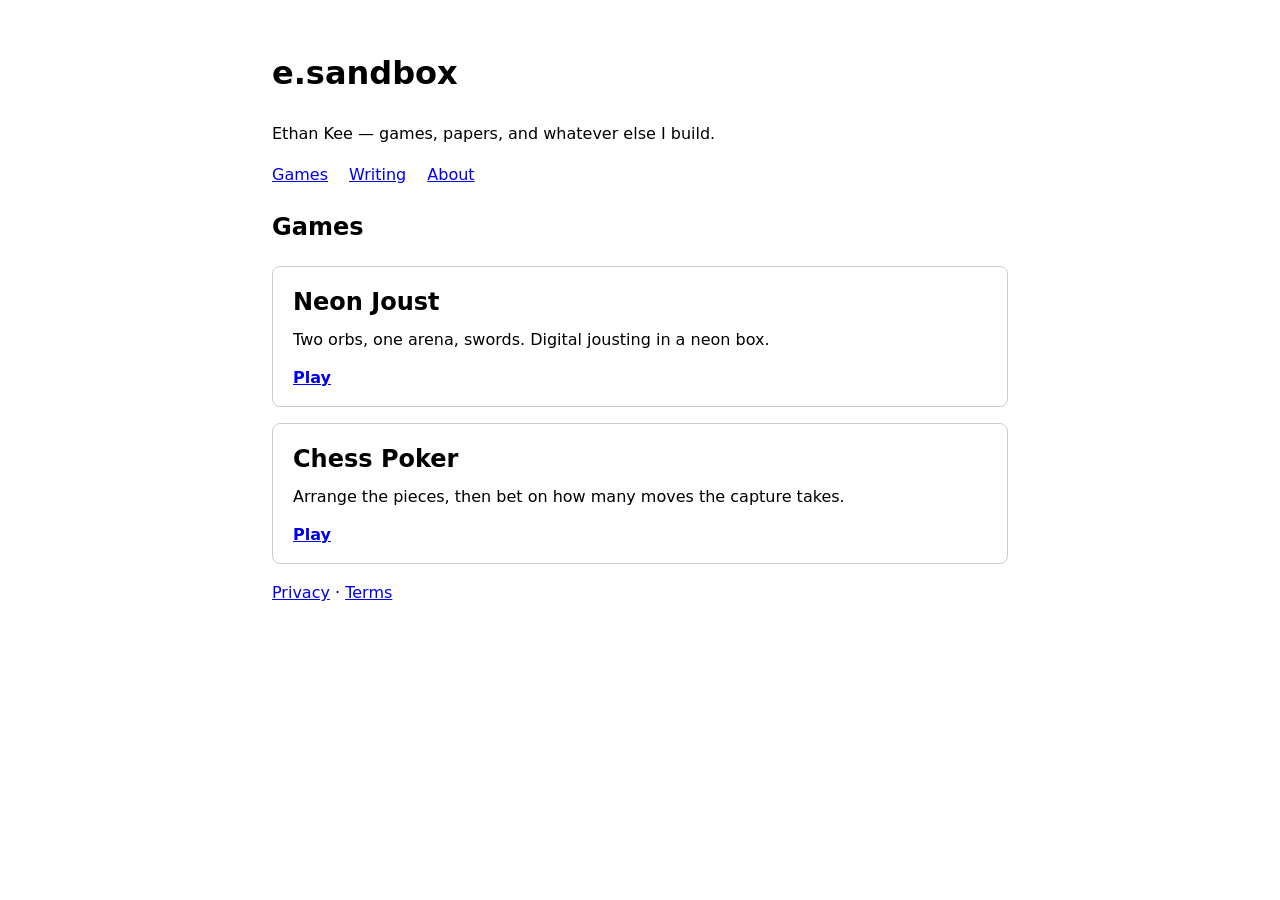
==== index.html @ 6b5d9bcd "Add esandbox hub skeleton (structure only; styling to come)" ====
<!DOCTYPE html>
<html lang="en">
<head>
<meta charset="utf-8">
<meta name="viewport" content="width=device-width, initial-scale=1">
<title>e.sandbox</title>
<!--
  STRUCTURE ONLY. Deliberately unstyled - the look is Sir's to design.
  This file exists to fix the INFORMATION ARCHITECTURE, not the visuals.

  Routes:
    /                      this hub
    /games/neon-joust/     Neon Joust
    /games/chess-poker/    Chess Poker
    /writing/              papers + blog (later)
    /about/                about (later)

  Later, when the game API exists, each game card can show live stats
  (games played, top Elo) pulled from the Worker + D1 backend.
-->
<style>
  /* Minimal, non-design scaffolding so the page is readable without a stylesheet.
     Replace this entirely. */
  body { font-family: system-ui, sans-serif; max-width: 46rem; margin: 3rem auto; padding: 0 1.25rem; line-height: 1.6; }
  .card { border: 1px solid #ccc; border-radius: 8px; padding: 1rem 1.25rem; margin-bottom: 1rem; }
  .card h2 { margin: 0 0 .35rem; }
  .card p { margin: 0 0 .75rem; }
  .card a { font-weight: 600; }
  nav a { margin-right: 1rem; }
</style>
</head>
<body>

<header>
  <h1>e.sandbox</h1>
  <p>Ethan Kee — games, papers, and whatever else I build.</p>
  <nav>
    <a href="/games/">Games</a>
    <a href="/writing/">Writing</a>
    <a href="/about/">About</a>
  </nav>
</header>

<main>
  <h2>Games</h2>

  <section class="card">
    <h2>Neon Joust</h2>
    <p>Two orbs, one arena, swords. Digital jousting in a neon box.</p>
    <a href="/games/neon-joust/">Play</a>
  </section>

  <section class="card">
    <h2>Chess Poker</h2>
    <p>Arrange the pieces, then bet on how many moves the capture takes.</p>
    <a href="/games/chess-poker/">Play</a>
  </section>
</main>

<footer>
  <p><a href="/privacy/">Privacy</a> · <a href="/terms/">Terms</a></p>
</footer>

</body>
</html>
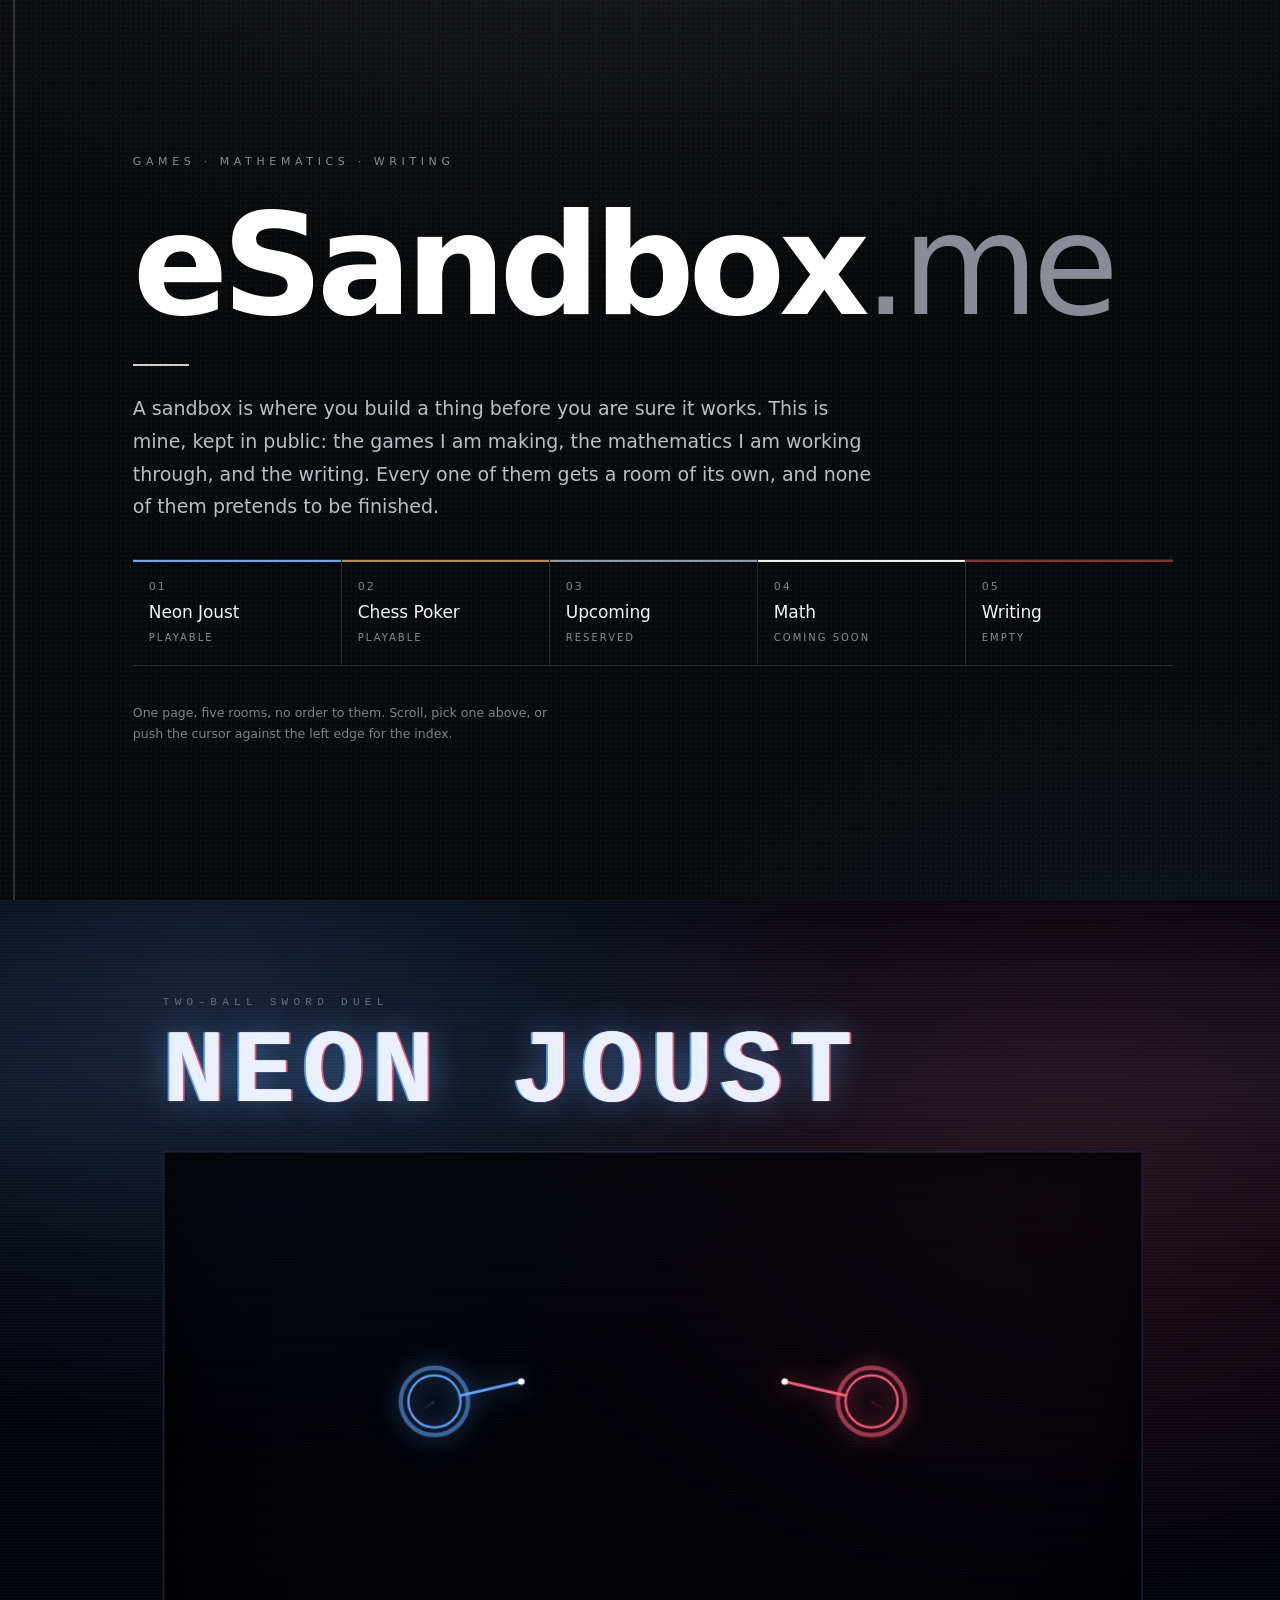
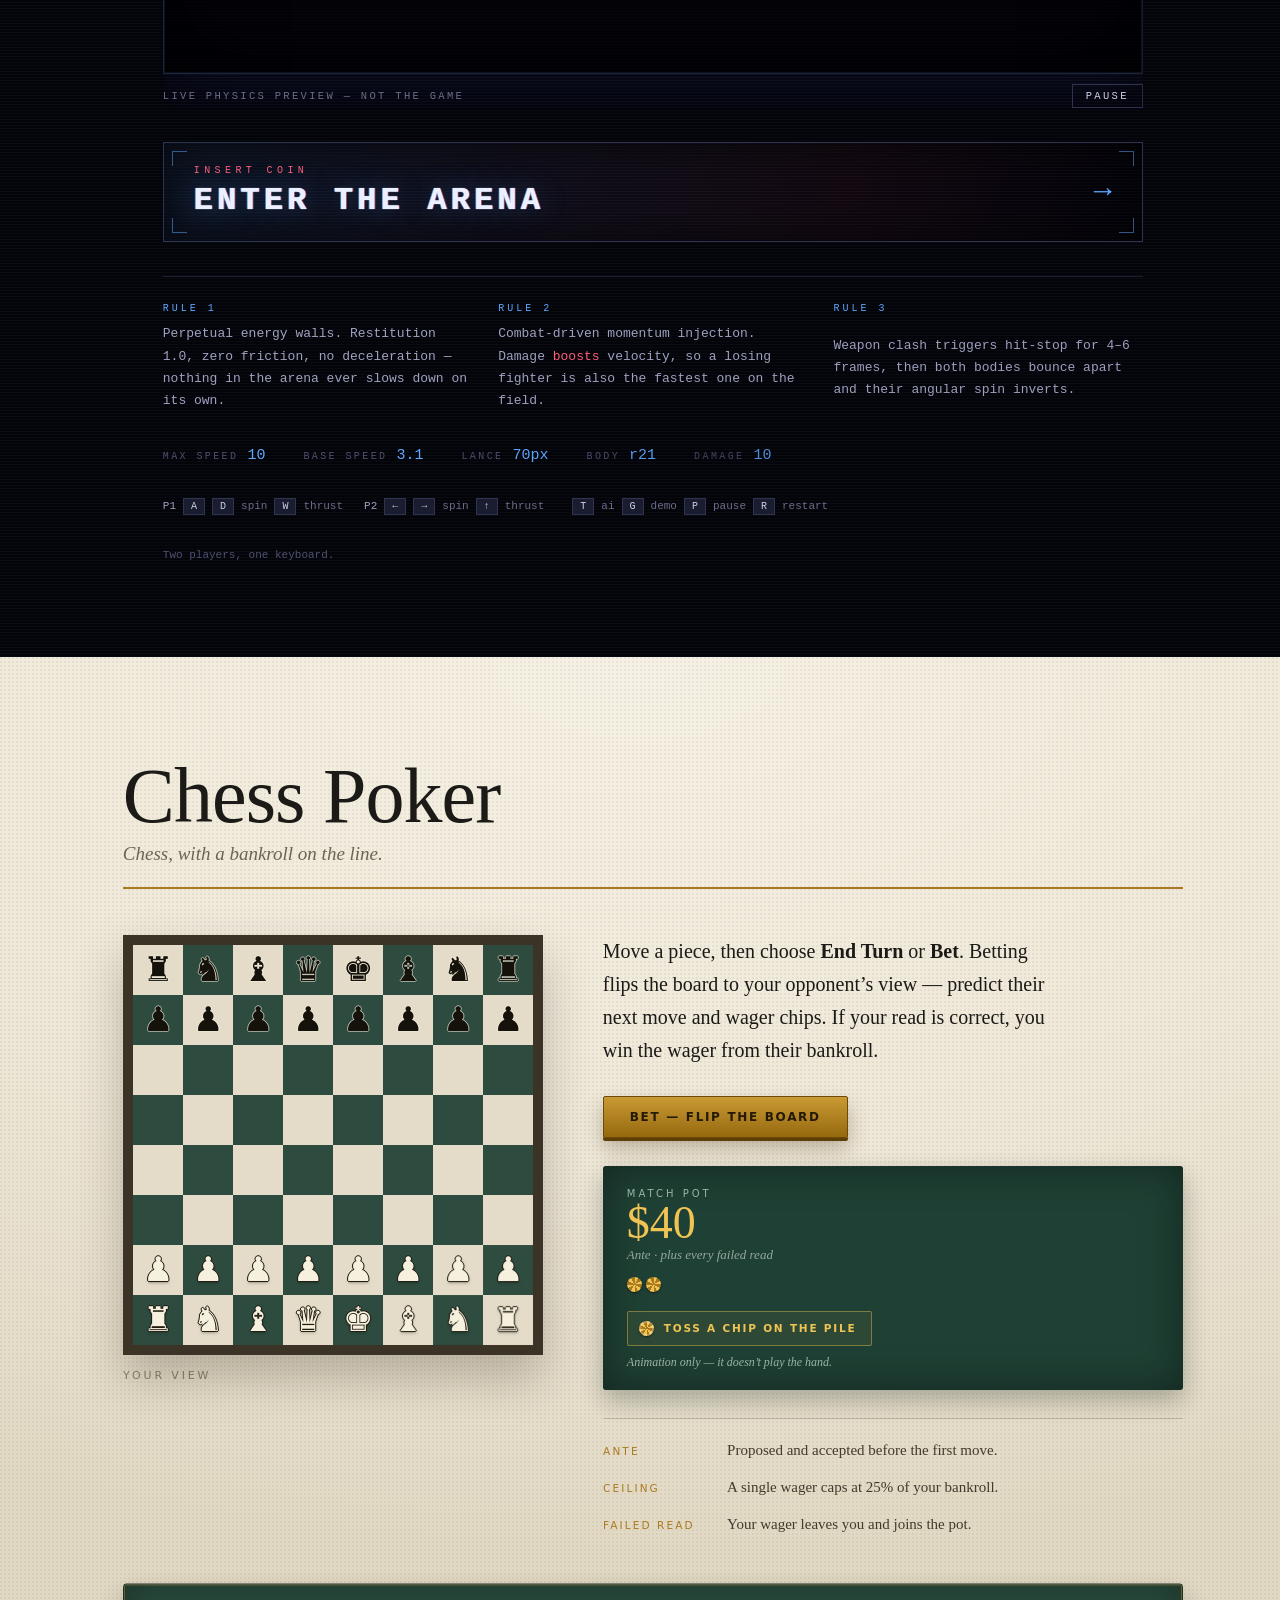
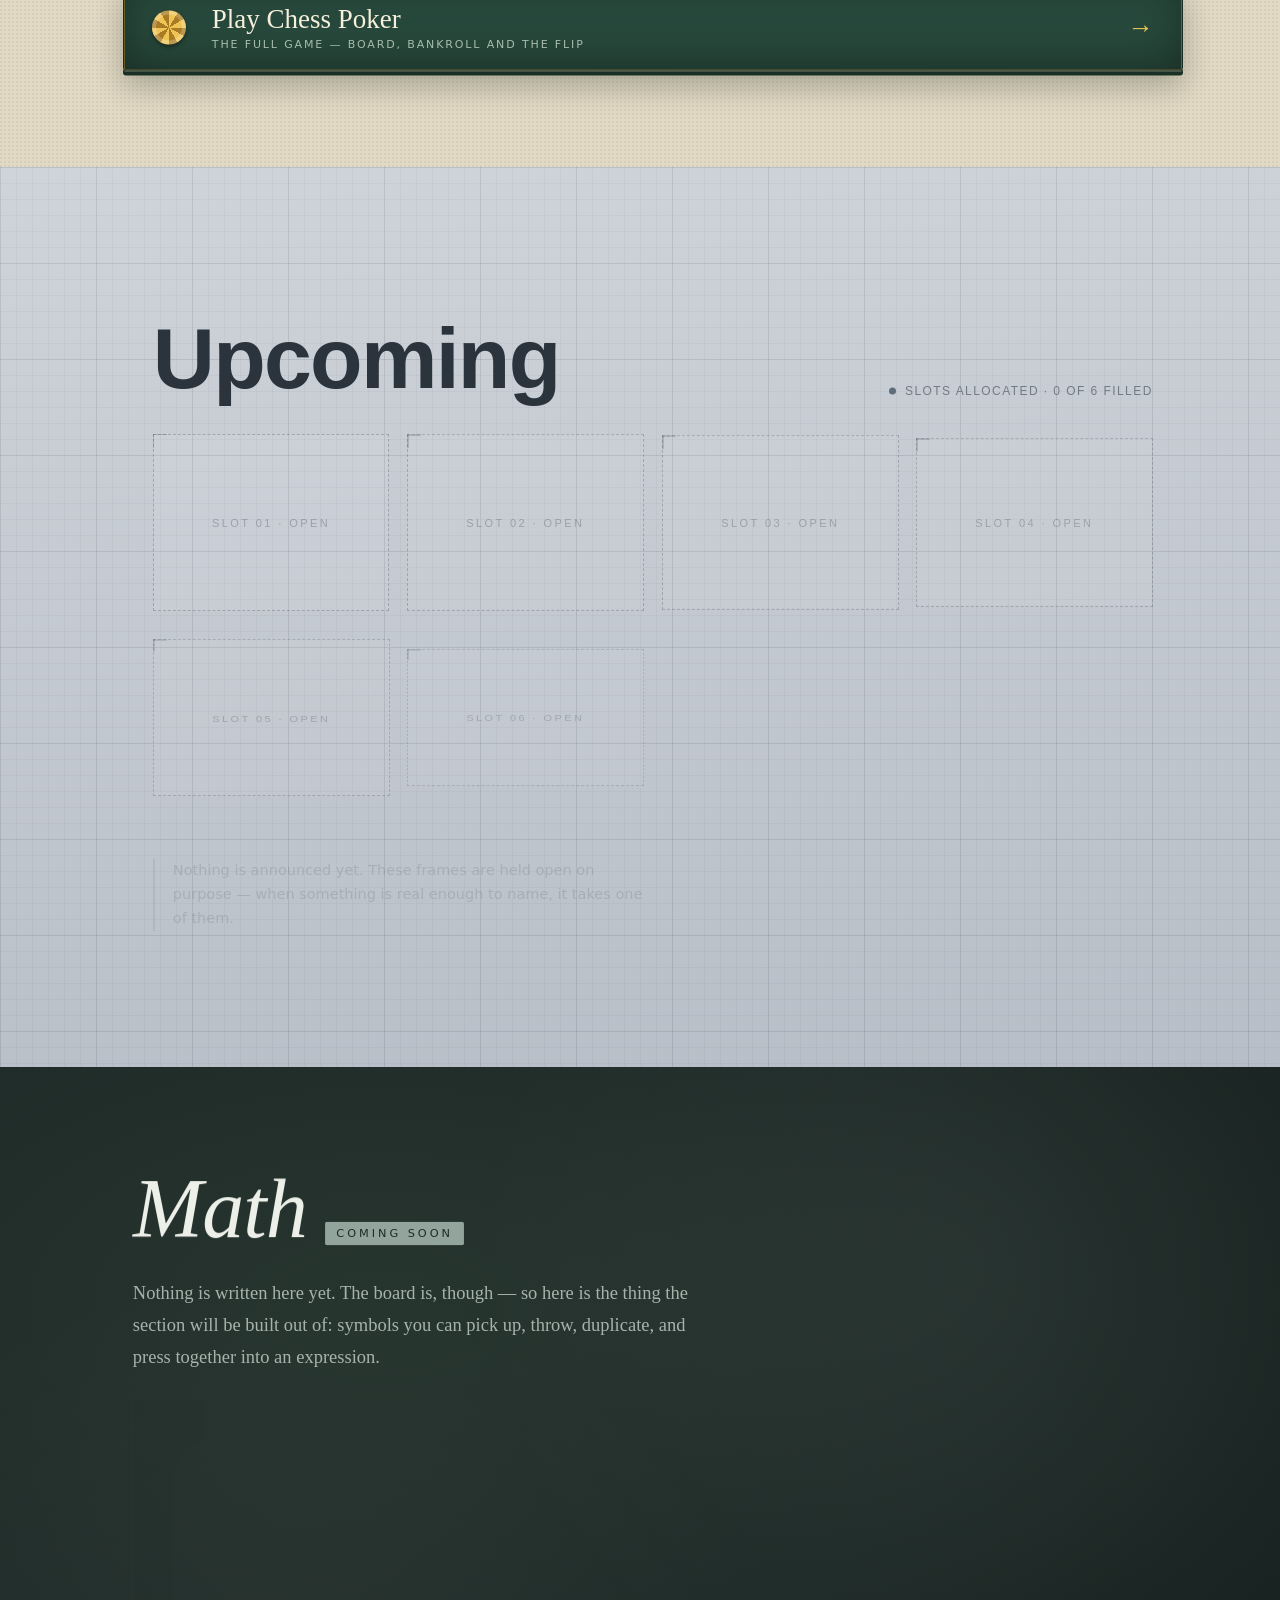
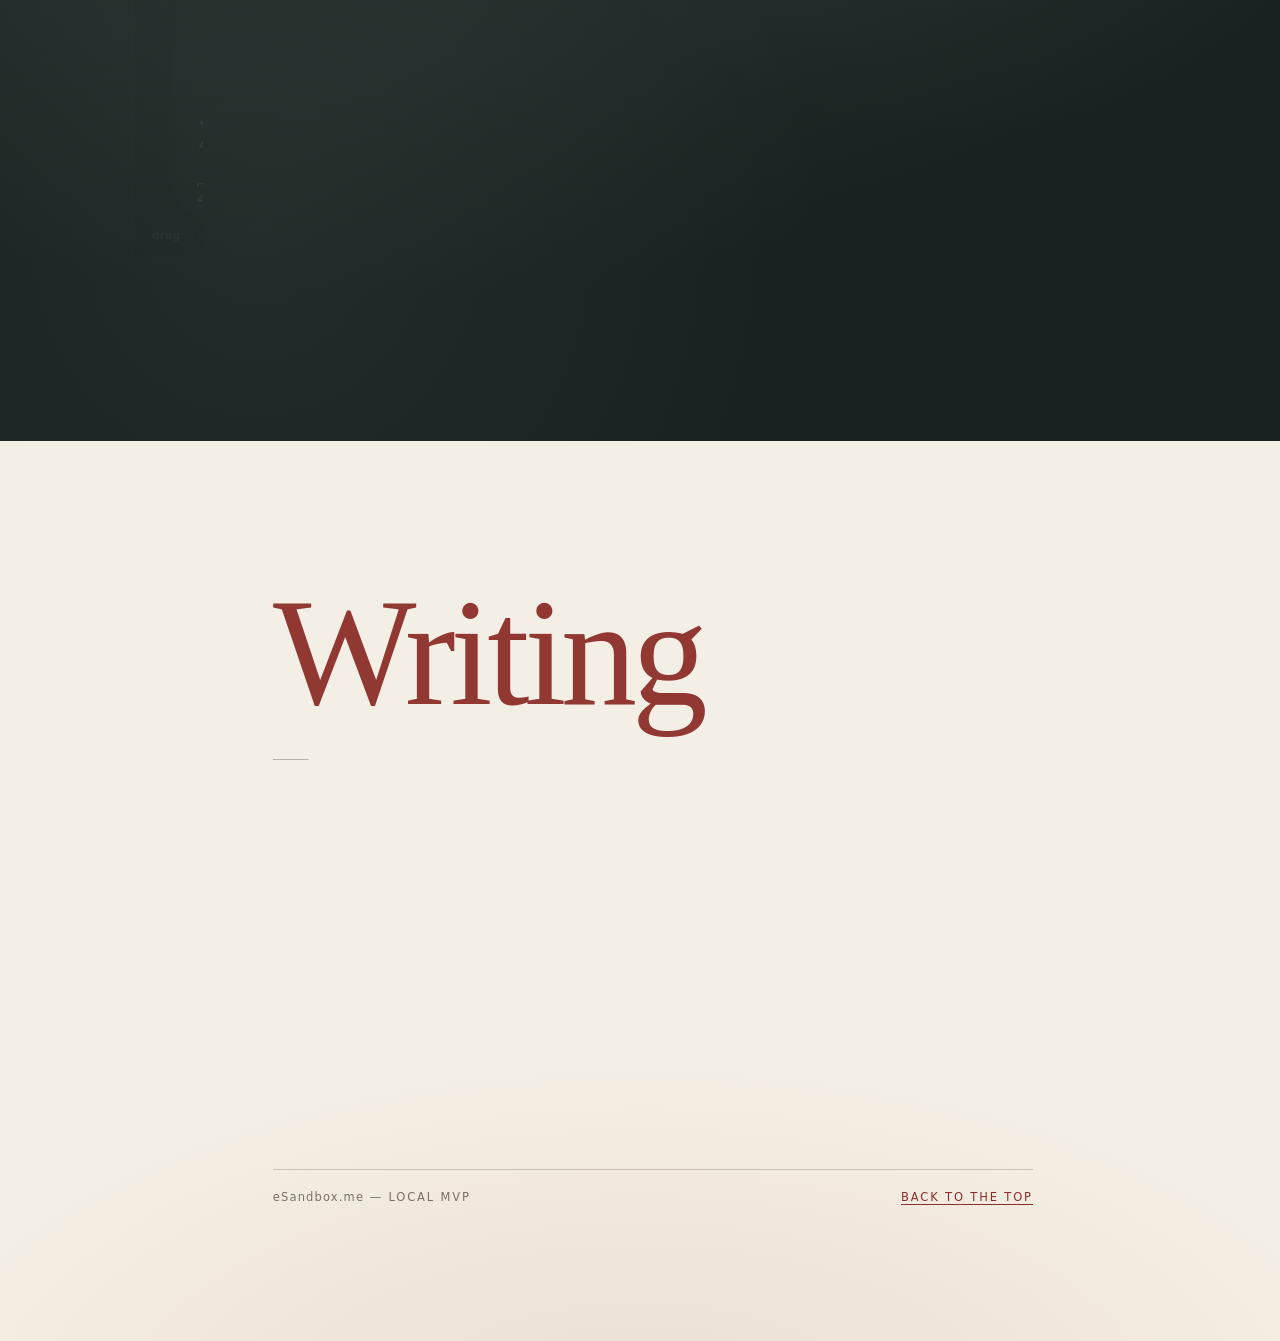
==== commit e4f39c8b: "Stage animated esandbox hub UI (ui-swap) Replace the placeholder root hub with the animated single-p" ====
--- a/index.html
+++ b/index.html
@@ -3,63 +3,319 @@
 <head>
 <meta charset="utf-8">
 <meta name="viewport" content="width=device-width, initial-scale=1">
-<title>e.sandbox</title>
-<!--
-  STRUCTURE ONLY. Deliberately unstyled - the look is Sir's to design.
-  This file exists to fix the INFORMATION ARCHITECTURE, not the visuals.
-
-  Routes:
-    /                      this hub
-    /games/neon-joust/     Neon Joust
-    /games/chess-poker/    Chess Poker
-    /writing/              papers + blog (later)
-    /about/                about (later)
-
-  Later, when the game API exists, each game card can show live stats
-  (games played, top Elo) pulled from the Worker + D1 backend.
--->
-<style>
-  /* Minimal, non-design scaffolding so the page is readable without a stylesheet.
-     Replace this entirely. */
-  body { font-family: system-ui, sans-serif; max-width: 46rem; margin: 3rem auto; padding: 0 1.25rem; line-height: 1.6; }
-  .card { border: 1px solid #ccc; border-radius: 8px; padding: 1rem 1.25rem; margin-bottom: 1rem; }
-  .card h2 { margin: 0 0 .35rem; }
-  .card p { margin: 0 0 .75rem; }
-  .card a { font-weight: 600; }
-  nav a { margin-right: 1rem; }
-</style>
+<title>eSandbox.me</title>
+<meta name="description" content="eSandbox.me — a sandbox of games, mathematics and writing, built in the open.">
+<link rel="stylesheet" href="css/base.css">
+<link rel="stylesheet" href="css/sections.css">
 </head>
 <body>
 
-<header>
-  <h1>e.sandbox</h1>
-  <p>Ethan Kee — games, papers, and whatever else I build.</p>
-  <nav>
-    <a href="/games/">Games</a>
-    <a href="/writing/">Writing</a>
-    <a href="/about/">About</a>
-  </nav>
-</header>
+<a class="skip" href="#joust">Skip to the first section</a>
+
+<!-- ─────────────────────────────  LEFT-EDGE INDEX  ───────────────────────────── -->
+<nav id="rail" aria-label="Section index">
+  <div class="rail-hit" aria-hidden="true"></div>
+  <div class="rail-spine" aria-hidden="true">
+    <div class="rail-progress"></div>
+  </div>
+  <div class="rail-panel">
+    <p class="rail-title">eSandbox.me</p>
+    <ul class="rail-list">
+      <li style="--i:0"><a href="#top"      data-rail="top"><i style="--sw:#f2f3f5"></i><b>00</b> Title card</a></li>
+      <li style="--i:1"><a href="#joust"    data-rail="joust"><i style="--sw:#5fa8ff"></i><b>01</b> Neon Joust</a></li>
+      <li style="--i:2"><a href="#cp"       data-rail="cp"><i style="--sw:#c08a2e"></i><b>02</b> Chess Poker</a></li>
+      <li style="--i:3"><a href="#upcoming" data-rail="upcoming"><i style="--sw:#8b98a8"></i><b>03</b> Upcoming</a></li>
+      <li style="--i:4"><a href="#math"     data-rail="math"><i style="--sw:#eef1ea"></i><b>04</b> Math</a></li>
+      <li style="--i:5"><a href="#writing"  data-rail="writing"><i style="--sw:#8c2f2a"></i><b>05</b> Writing</a></li>
+    </ul>
+    <p class="rail-foot">Jump anywhere. Nothing here needs to be read in order.</p>
+  </div>
+</nav>
 
 <main>
-  <h2>Games</h2>
-
-  <section class="card">
-    <h2>Neon Joust</h2>
-    <p>Two orbs, one arena, swords. Digital jousting in a neon box.</p>
-    <a href="/games/neon-joust/">Play</a>
-  </section>
-
-  <section class="card">
-    <h2>Chess Poker</h2>
-    <p>Arrange the pieces, then bet on how many moves the capture takes.</p>
-    <a href="/games/chess-poker/">Play</a>
-  </section>
+
+<!-- ═══════════════════════════  00 · TITLE CARD  ═══════════════════════════
+     The one room with no aesthetic of its own, and the only one that is
+     entirely still: no entrance, no idle loop, no scroll-linked drift. Its
+     whole job is to say what the site is and list what is in it.
+
+     The name is case-sensitive — eSandbox.me — so nothing here may apply
+     text-transform to it. See css/sections.css, block 00. -->
+<section id="top" class="sec sec-hero" data-sec="top">
+  <div class="he-field" aria-hidden="true"></div>
+  <div class="he-inner">
+
+    <p class="he-eyebrow">games &middot; mathematics &middot; writing</p>
+
+    <h1 class="he-mark">eSandbox<span class="he-tld">.me</span></h1>
+
+    <p class="he-lede">
+      A sandbox is where you build a thing before you are sure it works. This is mine, kept in
+      public: the games I am making, the mathematics I am working through, and the writing.
+      Every one of them gets a room of its own, and none of them pretends to be finished.
+    </p>
+
+    <ul class="he-index">
+      <li style="--sw:#5fa8ff"><a href="#joust" data-jump>
+        <b>01</b><span class="he-ix-name">Neon Joust</span><span class="he-ix-state">playable</span>
+      </a></li>
+      <li style="--sw:#c08a2e"><a href="#cp" data-jump>
+        <b>02</b><span class="he-ix-name">Chess Poker</span><span class="he-ix-state">playable</span>
+      </a></li>
+      <li style="--sw:#8b98a8"><a href="#upcoming" data-jump>
+        <b>03</b><span class="he-ix-name">Upcoming</span><span class="he-ix-state">reserved</span>
+      </a></li>
+      <li style="--sw:#eef1ea"><a href="#math" data-jump>
+        <b>04</b><span class="he-ix-name">Math</span><span class="he-ix-state">coming soon</span>
+      </a></li>
+      <li style="--sw:#8c2f2a"><a href="#writing" data-jump>
+        <b>05</b><span class="he-ix-name">Writing</span><span class="he-ix-state">empty</span>
+      </a></li>
+    </ul>
+
+    <p class="he-foot">
+      One page, five rooms, no order to them. Scroll, pick one above, or push the cursor
+      against the left edge for the index.
+    </p>
+
+  </div>
+</section>
+
+<!-- ═══════════════════════════  01 · NEON JOUST  ═══════════════════════════ -->
+<section id="joust" class="sec sec-joust" data-sec="joust">
+  <div class="jo-scan" aria-hidden="true"></div>
+  <div class="jo-inner">
+
+    <header class="jo-head">
+      <p class="jo-kicker">two-ball sword duel</p>
+      <!-- h2, not h1: the page's h1 is the wordmark on the title card above,
+           and the five sections are all one level under it. -->
+      <h2 class="jo-title" data-glitch="NEON JOUST">NEON JOUST</h2>
+    </header>
+
+    <figure class="jo-arena">
+      <canvas id="jo-canvas" width="900" height="480"
+              role="img"
+              aria-label="Live physics preview: two spinning jousters with lances bouncing inside a closed arena."></canvas>
+      <figcaption class="jo-cap">
+        live physics preview &mdash; not the game
+        <button type="button" id="jo-toggle" class="jo-btn" aria-pressed="true">pause</button>
+      </figcaption>
+    </figure>
+
+    <!-- The way in. The canvas above says "not the game"; this is the game.
+         Both game links on this page are site-absolute (/games/<slug>/) so they
+         resolve on esandbox.me. To exercise them locally, serve the parent
+         folder — see README, "Run it". -->
+    <a class="jo-enter" href="/games/neon-joust/" aria-label="Enter the arena — play Neon Joust">
+      <span class="jo-enter-kick">insert coin</span>
+      <span class="jo-enter-label">Enter the arena</span>
+      <span class="jo-enter-arrow" aria-hidden="true">&rarr;</span>
+    </a>
+
+    <ol class="jo-rules">
+      <li>
+        <span class="jo-n">Rule 1</span>
+        <p>Perpetual energy walls. Restitution 1.0, zero friction, no deceleration &mdash; nothing in the arena ever slows down on its own.</p>
+      </li>
+      <li>
+        <span class="jo-n">Rule 2</span>
+        <p>Combat-driven momentum injection. Damage <em>boosts</em> velocity, so a losing fighter is also the fastest one on the field.</p>
+      </li>
+      <li>
+        <span class="jo-n">Rule 3</span>
+        <p>Weapon clash triggers hit-stop for 4&ndash;6 frames, then both bodies bounce apart and their angular spin inverts.</p>
+      </li>
+    </ol>
+
+    <dl class="jo-spec">
+      <div><dt>max speed</dt><dd>12</dd></div>
+      <div><dt>base speed</dt><dd>3.6</dd></div>
+      <div><dt>lance</dt><dd>82px</dd></div>
+      <div><dt>body</dt><dd>r24</dd></div>
+      <div><dt>damage</dt><dd>12</dd></div>
+    </dl>
+
+    <p class="jo-keys">
+      <b>P1</b> <kbd>A</kbd><kbd>D</kbd> spin <kbd>W</kbd> thrust
+      <b>P2</b> <kbd>&larr;</kbd><kbd>&rarr;</kbd> spin <kbd>&uarr;</kbd> thrust
+      <b></b> <kbd>T</kbd> ai <kbd>G</kbd> demo <kbd>P</kbd> pause <kbd>R</kbd> restart
+    </p>
+    <p class="jo-note">Two players, one keyboard.</p>
+
+  </div>
+</section>
+
+<!-- ═══════════════════════════  02 · CHESS POKER  ═══════════════════════════ -->
+<section id="cp" class="sec sec-cp" data-sec="cp">
+  <div class="cp-inner">
+
+    <header class="cp-head">
+      <h2 class="cp-title">Chess&nbsp;Poker</h2>
+      <p class="cp-sub">Chess, with a bankroll on the line.</p>
+    </header>
+
+    <div class="cp-stage">
+      <div class="cp-boardwrap">
+        <div class="cp-board" id="cp-board" aria-hidden="true"></div>
+        <p class="cp-flip-label" id="cp-flip-label">your view</p>
+      </div>
+
+      <div class="cp-side">
+        <p class="cp-lede">
+          Move a piece, then choose <b>End&nbsp;Turn</b> or <b>Bet</b>. Betting flips the board to
+          your opponent&rsquo;s view &mdash; predict their next move and wager chips. If your read
+          is correct, you win the wager from their bankroll.
+        </p>
+
+        <button type="button" class="cp-bet" id="cp-bet">Bet &mdash; flip the board</button>
+
+        <div class="cp-pot">
+          <p class="cp-pot-lab">Match Pot</p>
+          <p class="cp-pot-amt" id="cp-pot">$0</p>
+          <p class="cp-pot-break">Ante &middot; plus every failed read</p>
+          <div class="cp-tray" id="cp-tray" aria-hidden="true"></div>
+
+          <!-- The money animation, on its own button. Flipping the board is a
+               change of viewpoint and moves nothing; this is the only thing on
+               the page that makes the figure climb, and it is decoration. -->
+          <button type="button" class="cp-raise" id="cp-raise">
+            <span class="cp-raise-chip" aria-hidden="true"></span>
+            <span>Toss a chip on the pile</span>
+          </button>
+          <p class="cp-raise-note">Animation only &mdash; it doesn&rsquo;t play the hand.</p>
+          <p class="sr-only" id="cp-say" aria-live="polite"></p>
+        </div>
+
+        <dl class="cp-terms">
+          <div><dt>Ante</dt><dd>Proposed and accepted before the first move.</dd></div>
+          <div><dt>Ceiling</dt><dd>A single wager caps at 25% of your bankroll.</dd></div>
+          <div><dt>Failed read</dt><dd>Your wager leaves you and joins the pot.</dd></div>
+        </dl>
+      </div>
+    </div>
+
+    <!-- The way in. Same errand as the arcade cabinet's coin slot above, in
+         this section's own material: an engraved felt plaque, not a neon bar. -->
+    <a class="cp-enter" href="/games/chess-poker/">
+      <span class="cp-enter-chip" aria-hidden="true"></span>
+      <span class="cp-enter-txt">
+        <span class="cp-enter-label">Play Chess Poker</span>
+        <span class="cp-enter-sub">The full game &mdash; board, bankroll and the flip</span>
+      </span>
+      <span class="cp-enter-arrow" aria-hidden="true">&rarr;</span>
+    </a>
+
+  </div>
+</section>
+
+<!-- ═══════════════════════════  03 · UPCOMING  ═══════════════════════════ -->
+<section id="upcoming" class="sec sec-up" data-sec="upcoming">
+  <div class="up-grid" aria-hidden="true"></div>
+  <div class="up-inner">
+
+    <header class="up-head">
+      <h2 class="up-title">Upcoming</h2>
+      <p class="up-meta"><span class="up-dot"></span>slots allocated &middot; 0 of 6 filled</p>
+    </header>
+
+    <div class="up-slots" id="up-slots" role="list" aria-label="Empty slots reserved for upcoming games"></div>
+
+    <p class="up-note">
+      Nothing is announced yet. These frames are held open on purpose &mdash; when something is
+      real enough to name, it takes one of them.
+    </p>
+
+  </div>
+</section>
+
+<!-- ═══════════════════════════  04 · MATH  ═══════════════════════════ -->
+<section id="math" class="sec sec-math" data-sec="math">
+  <div class="ma-inner">
+
+    <header class="ma-head">
+      <h2 class="ma-title">Math</h2>
+      <p class="ma-soon">coming soon</p>
+    </header>
+
+    <p class="ma-lede">
+      Nothing is written here yet. The board is, though &mdash; so here is the thing the section
+      will be built out of: symbols you can pick up, throw, duplicate, and press together into
+      an expression.
+    </p>
+
+    <div class="ma-board" id="ma-board">
+      <div class="ma-tray" id="ma-tray" aria-hidden="true"></div>
+      <output class="ma-read" id="ma-read" aria-live="polite"></output>
+      <p class="ma-help">
+        <span><b>drag</b> to throw</span>
+        <span><b>alt-drag</b> or <b>double-click</b> to copy</span>
+        <span>rest two together to <b>weld</b></span>
+        <span><b>double-click a weld</b> to break it</span>
+      </p>
+      <button type="button" class="ma-reset" id="ma-reset">reset the board</button>
+    </div>
+
+    <!-- The way on, for the day there is something to go on to. It ships with
+         an empty data-href, so it is not a link and cannot 404; fill that in
+         and js/waylink.js turns it into a real <a href> with its ready label. -->
+    <a class="ma-open is-empty" id="ma-open"
+       data-href="" data-ready-sub="worked through, written up"
+       role="link" aria-disabled="true" tabindex="0">
+      <span class="ma-open-label">Open the notes</span>
+      <span class="ma-open-arrow" aria-hidden="true">&rarr;</span>
+      <span class="ma-open-sub" data-sub>nothing on the board yet</span>
+    </a>
+
+  </div>
+</section>
+
+<!-- ═══════════════════════════  05 · WRITING  ═══════════════════════════ -->
+<section id="writing" class="sec sec-wr" data-sec="writing">
+  <div class="wr-inner">
+
+    <header class="wr-head">
+      <h2 class="wr-title">Writing</h2>
+    </header>
+
+    <div class="wr-sheet">
+      <div class="wr-rule" aria-hidden="true"></div>
+      <p class="wr-empty">
+        <span class="wr-count" id="wr-count">No pieces published.</span>
+        <span class="wr-caret" aria-hidden="true"></span>
+      </p>
+      <p class="wr-note">
+        This section is empty and staying empty until there is something worth setting in type.
+        When a piece lands it will appear here, newest first.
+      </p>
+
+      <!-- Same errand as `.ma-open`, in this section's material. Empty
+           data-href until the archive exists — see js/waylink.js. -->
+      <a class="wr-open is-empty" id="wr-open"
+         data-href="" data-ready-sub="every piece, newest first"
+         role="link" aria-disabled="true" tabindex="0">
+        <span class="wr-open-label">Read the archive</span>
+        <span class="wr-open-arrow" aria-hidden="true">&rarr;</span>
+        <span class="wr-open-sub" data-sub>nothing published yet</span>
+      </a>
+    </div>
+
+    <footer class="wr-foot">
+      <!-- `.wr-foot` is set uppercase; the name is not, so it carries its
+           own exemption. eSandbox.me, never ESANDBOX.ME. -->
+      <p><span class="name">eSandbox.me</span> &mdash; local MVP</p>
+      <!-- the top is now the title card, not section 01 -->
+      <a href="#top" class="wr-top" data-jump>back to the top</a>
+    </footer>
+
+  </div>
+</section>
+
 </main>
 
-<footer>
-  <p><a href="/privacy/">Privacy</a> · <a href="/terms/">Terms</a></p>
-</footer>
-
+<script src="vendor/gsap.min.js"></script>
+<script src="vendor/ScrollTrigger.min.js"></script>
+<script src="vendor/lenis.min.js"></script>
+<script type="module" src="js/main.js"></script>
 </body>
 </html>
--- a/css/base.css
+++ b/css/base.css
@@ -0,0 +1,240 @@
+/* ─────────────────────────────────────────────────────────────
+   base.css — reset, page shell, and the left-edge index rail.
+   Everything with a section-specific look lives in sections.css.
+   ───────────────────────────────────────────────────────────── */
+
+*, *::before, *::after { box-sizing: border-box; }
+html { -webkit-text-size-adjust: 100%; }
+body { margin: 0; background: #000; color: #fff; overflow-x: hidden; }
+img, canvas { display: block; max-width: 100%; }
+button { font: inherit; color: inherit; }
+h1, h2, p, ol, ul, dl, dd, figure { margin: 0; padding: 0; }
+ol, ul { list-style: none; }
+
+.skip {
+  position: fixed; top: 8px; left: 8px; z-index: 300;
+  padding: 10px 14px; background: #fff; color: #000;
+  font: 600 13px/1 ui-sans-serif, system-ui, sans-serif;
+  border-radius: 4px; transform: translateY(-200%);
+}
+.skip:focus-visible { transform: none; }
+
+/* The product name is eSandbox.me — lowercase e, capital S — and several
+   blocks on this page are set in uppercase or small caps. Wrap the name in
+   `.name` anywhere it lands inside one of those; this rule is the single
+   place that guarantees the case survives. */
+.name { text-transform: none; font-variant-caps: normal; letter-spacing: .1em; }
+
+/* announced, never drawn */
+.sr-only {
+  position: absolute;
+  width: 1px; height: 1px;
+  margin: -1px; padding: 0;
+  overflow: hidden;
+  clip-path: inset(50%);
+  white-space: nowrap;
+  border: 0;
+}
+
+.sec {
+  position: relative;
+  min-height: 100svh;
+  display: flex;
+  align-items: center;
+  overflow: hidden;
+  /* room for the rail on wide screens */
+  padding: 96px clamp(24px, 6vw, 88px) 96px clamp(56px, 8vw, 128px);
+}
+
+/* ───────────────────────────  the rail  ─────────────────────────── */
+
+#rail {
+  position: fixed;
+  inset: 0 auto 0 0;
+  z-index: 200;
+  display: flex;
+  align-items: stretch;
+  font: 400 14px/1.4 ui-sans-serif, system-ui, -apple-system, sans-serif;
+  pointer-events: none;
+}
+
+/* invisible strip that catches the pointer at the very edge */
+.rail-hit {
+  width: 34px;
+  pointer-events: auto;
+}
+
+/* the always-visible hairline + scroll progress */
+.rail-spine {
+  position: absolute;
+  left: 13px; top: 0; bottom: 0;
+  width: 2px;
+  background: rgba(255, 255, 255, .17);
+  transition: background .35s ease, opacity .35s ease;
+}
+.rail-progress {
+  position: absolute; inset: 0;
+  background: currentColor;
+  color: #fff;
+  transform-origin: top;
+  transform: scaleY(var(--p, 0));
+}
+
+/* Native scroll-driven animation for the progress bar where supported.
+   The JS fallback sets --p; this simply takes over when available. */
+@supports (animation-timeline: scroll()) {
+  .rail-progress {
+    transform: none;
+    animation: rail-fill linear both;
+    animation-timeline: scroll(root block);
+  }
+  @keyframes rail-fill {
+    from { scale: 1 0; }
+    to   { scale: 1 1; }
+  }
+  .rail-progress { transform-origin: top; scale: 1 0; }
+}
+
+/* the panel that slides out */
+.rail-panel {
+  pointer-events: none;
+  width: min(290px, 78vw);
+  margin-left: -34px;
+  padding: 28px 26px 26px 52px;
+  display: flex;
+  flex-direction: column;
+  justify-content: center;
+  gap: 18px;
+  background: rgba(8, 8, 10, .82);
+  -webkit-backdrop-filter: blur(16px) saturate(120%);
+  backdrop-filter: blur(16px) saturate(120%);
+  border-right: 1px solid rgba(255, 255, 255, .12);
+  opacity: 0;
+  transform: translateX(-102%);
+  transition: transform .42s cubic-bezier(.22, 1, .36, 1), opacity .3s ease;
+}
+
+#rail:hover .rail-panel,
+#rail:focus-within .rail-panel,
+#rail.is-open .rail-panel {
+  opacity: 1;
+  transform: none;
+  pointer-events: auto;
+}
+#rail:hover .rail-spine,
+#rail:focus-within .rail-spine,
+#rail.is-open .rail-spine { opacity: 0; }
+
+.rail-title {
+  font-size: 11px;
+  letter-spacing: .32em;
+  /* The name is case-sensitive — eSandbox.me — so it is set as authored.
+     This used to be `text-transform: lowercase`, which silently rendered
+     it "esandbox.me". Do not put a case change back here. */
+  text-transform: none;
+  color: rgba(255, 255, 255, .45);
+}
+
+.rail-list { display: flex; flex-direction: column; gap: 2px; }
+
+.rail-list a {
+  display: grid;
+  grid-template-columns: 10px 26px 1fr;
+  align-items: center;
+  gap: 12px;
+  padding: 11px 10px;
+  margin-left: -10px;
+  border-radius: 6px;
+  color: rgba(255, 255, 255, .62);
+  text-decoration: none;
+  transition: color .18s ease, background-color .18s ease;
+}
+.rail-list a:hover,
+.rail-list a:focus-visible { color: #fff; background: rgba(255, 255, 255, .07); }
+.rail-list a:focus-visible { outline: 2px solid #fff; outline-offset: 1px; }
+
+.rail-list i {
+  width: 10px; height: 10px; border-radius: 50%;
+  background: var(--sw);
+  box-shadow: 0 0 0 1px rgba(0, 0, 0, .5) inset;
+  transition: transform .18s ease;
+}
+.rail-list a:hover i { transform: scale(1.35); }
+
+.rail-list b {
+  font-variant-numeric: tabular-nums;
+  font-weight: 400;
+  font-size: 11px;
+  letter-spacing: .1em;
+  color: rgba(255, 255, 255, .34);
+}
+.rail-list a:hover b { color: rgba(255, 255, 255, .7); }
+
+/* the section you are currently in */
+.rail-list a[aria-current="true"] { color: #fff; }
+.rail-list a[aria-current="true"] b { color: var(--sw); }
+.rail-list a[aria-current="true"] i { transform: scale(1.35); }
+
+.rail-foot {
+  font-size: 11.5px;
+  line-height: 1.55;
+  color: rgba(255, 255, 255, .34);
+  max-width: 22ch;
+}
+
+/* ───────────────────────────  rail motion  ───────────────────────────
+   The rail is the one element shared by all five sections, so it is the
+   one element that carries the page's state: the spine takes the colour
+   of the section you are in, and the index fans open instead of
+   appearing all at once. */
+
+.rail-spine { background: rgba(255, 255, 255, .17); }
+.rail-progress {
+  color: var(--rail-accent, #fff);
+  transition: color .55s ease;
+}
+
+.rail-title,
+.rail-foot { opacity: 0; transition: opacity .28s ease; }
+
+.rail-list li {
+  opacity: 0;
+  transform: translateX(-14px);
+  transition: opacity .22s ease, transform .38s cubic-bezier(.22, 1, .36, 1);
+}
+
+#rail:hover .rail-title,      #rail:focus-within .rail-title,      #rail.is-open .rail-title,
+#rail:hover .rail-foot,       #rail:focus-within .rail-foot,       #rail.is-open .rail-foot {
+  opacity: 1;
+  transition-delay: .12s;
+}
+#rail:hover .rail-list li,
+#rail:focus-within .rail-list li,
+#rail.is-open .rail-list li {
+  opacity: 1;
+  transform: none;
+  transition-delay: calc(var(--i, 0) * 38ms);
+}
+
+/* The index is invisible until the pointer finds the edge, so once, on
+   load, it shows an inch of itself and withdraws. */
+.rail-panel.peek { animation: rail-peek 2s cubic-bezier(.22, 1, .36, 1) 1s both; }
+@keyframes rail-peek {
+  0%          { opacity: 0; transform: translateX(-102%); }
+  22%, 48%    { opacity: 1; transform: translateX(-74%); }
+  100%        { opacity: 0; transform: translateX(-102%); }
+}
+
+@media (max-width: 720px) {
+  .rail-hit { width: 26px; }
+  .rail-spine { left: 9px; }
+  .sec { padding-left: 36px; padding-right: 22px; }
+}
+
+@media (prefers-reduced-motion: reduce) {
+  * { animation-duration: .001ms !important; animation-iteration-count: 1 !important; }
+  .rail-panel { transition-duration: .001ms; }
+  .rail-title,
+  .rail-foot,
+  .rail-list li { transition-duration: .001ms; transition-delay: 0s !important; }
+}
--- a/css/sections.css
+++ b/css/sections.css
@@ -0,0 +1,1442 @@
+/* ─────────────────────────────────────────────────────────────
+   sections.css
+
+   Five sections, five unrelated visual systems. Each block below
+   is self-contained: its own palette, its own type family, its own
+   surface material. Nothing is shared between them on purpose —
+   no common card, no common radius, no common accent.
+   ───────────────────────────────────────────────────────────── */
+
+
+/* ═══════════════════════════════════════════════════════════════
+   00 · TITLE CARD
+   material: none, on purpose. The five rooms below each have a
+   strong one; the card that introduces them cannot also have one
+   without picking a side. So: a plain dark sheet, one very large
+   wordmark, one paragraph, and the contents ruled into columns.
+
+   This block is STILL. No keyframes, no entrance, no drift — the
+   only motion is hover feedback on the contents, which is a
+   response to the pointer rather than something the page does.
+
+   THE NAME. It is "eSandbox.me" — lowercase e, capital S. Nothing
+   in this block may set text-transform, font-variant-caps or any
+   other case change on `.he-mark`, and `text-transform: none` is
+   written out below so that a later blanket rule cannot take it.
+   ═══════════════════════════════════════════════════════════════ */
+
+.sec-hero {
+  --hz-ink: #f3f4f6;
+  --hz-dim: #878c96;
+  --hz-line: rgba(255, 255, 255, .13);
+  background: #08090b;
+  color: var(--hz-ink);
+  font-family: ui-sans-serif, system-ui, -apple-system, "Segoe UI", Roboto, sans-serif;
+}
+/* a wash of light off the top edge, a cold one off the bottom right,
+   and the faintest print dot over both */
+.he-field {
+  position: absolute; inset: 0;
+  background:
+    radial-gradient(95% 62% at 50% -14%, rgba(255, 255, 255, .075), transparent 72%),
+    radial-gradient(58% 52% at 90% 112%, rgba(95, 168, 255, .085), transparent 70%),
+    radial-gradient(circle at 1px 1px, rgba(255, 255, 255, .032) 1px, transparent 1.6px);
+  background-size: auto, auto, 5px 5px;
+  pointer-events: none;
+}
+
+.he-inner {
+  position: relative;
+  width: min(1040px, 100%);
+  margin-inline: auto;
+  display: grid;
+  gap: clamp(22px, 3.2vw, 36px);
+}
+
+.he-eyebrow {
+  font-size: 11px;
+  font-weight: 500;
+  letter-spacing: .42em;
+  text-transform: uppercase;
+  color: var(--hz-dim);
+}
+
+.he-mark {
+  /* Sized so the name never has to wrap: eleven characters at the lower
+     bound still sit inside a 320px viewport's measure. It must not break
+     mid-word — half a wordmark is a different word. */
+  font-size: clamp(34px, 11vw, 146px);
+  font-weight: 600;
+  letter-spacing: -.045em;
+  line-height: .88;
+  white-space: nowrap;
+  text-transform: none;          /* eSandbox.me — see the note above */
+  font-variant-caps: normal;
+  color: #fff;
+}
+.he-tld { color: var(--hz-dim); font-weight: 300; }
+
+.he-lede {
+  max-width: 62ch;
+  font-size: clamp(15px, 1.75vw, 19px);
+  line-height: 1.72;
+  color: #b9bec7;
+}
+.he-lede::before {
+  /* a short rule instead of an indent — the one bit of ornament here */
+  content: "";
+  display: block;
+  width: 56px; height: 2px;
+  margin-bottom: clamp(18px, 2.4vw, 26px);
+  background: #fff;
+  opacity: .8;
+}
+
+/* the contents, ruled into five columns with hairlines between */
+.he-index {
+  display: grid;
+  grid-template-columns: repeat(5, 1fr);
+  gap: 0;
+  border-top: 1px solid var(--hz-line);
+  border-bottom: 1px solid var(--hz-line);
+}
+.he-index li + li { border-left: 1px solid var(--hz-line); }
+
+.he-index a {
+  display: grid;
+  align-content: start;
+  gap: 9px;
+  padding: 20px 16px 22px;
+  text-decoration: none;
+  color: var(--hz-ink);
+  box-shadow: inset 0 2px 0 var(--sw);
+  transition: background-color .18s ease, box-shadow .18s ease;
+}
+.he-index b {
+  font-weight: 400;
+  font-size: 11px;
+  letter-spacing: .18em;
+  color: #7d828c;      /* 5.3:1 on #08090b — it is small, so it has to clear AA */
+  font-variant-numeric: tabular-nums;
+  transition: color .18s ease;
+}
+.he-ix-name {
+  font-size: clamp(14px, 1.4vw, 17px);
+  font-weight: 500;
+  letter-spacing: -.006em;
+  line-height: 1.25;
+}
+.he-ix-state {
+  font-size: 10px;
+  letter-spacing: .2em;
+  text-transform: uppercase;
+  color: var(--hz-dim);
+}
+.he-index a:hover,
+.he-index a:focus-visible {
+  background: rgba(255, 255, 255, .055);
+  box-shadow: inset 0 3px 0 var(--sw);
+}
+.he-index a:hover b,
+.he-index a:focus-visible b { color: var(--sw); }
+.he-index a:focus-visible { outline: 2px solid #fff; outline-offset: -2px; }
+
+.he-foot {
+  max-width: 56ch;
+  font-size: 12.5px;
+  line-height: 1.7;
+  color: #7d828c;
+}
+
+@media (max-width: 900px) {
+  .he-index { grid-template-columns: repeat(2, 1fr); border-bottom: 0; }
+  /* hairlines have to be redrawn per row once the columns wrap */
+  .he-index li { border-bottom: 1px solid var(--hz-line); }
+  .he-index li + li { border-left: 0; }
+  .he-index li:nth-child(even) { border-left: 1px solid var(--hz-line); }
+}
+@media (max-width: 480px) {
+  .he-index { grid-template-columns: 1fr; }
+  .he-index li:nth-child(even) { border-left: 0; }
+  .he-index a { grid-template-columns: auto 1fr auto; align-items: baseline; gap: 14px; padding: 16px 4px; }
+}
+
+
+/* ═══════════════════════════════════════════════════════════════
+   01 · NEON JOUST
+   material: vector light in a vacuum. CRT phosphor, monospace,
+   hard glow, nothing has a fill.
+   ═══════════════════════════════════════════════════════════════ */
+
+.sec-joust {
+  --void: #03030a;
+  --p1: #5fa8ff;
+  --p2: #ff5f7a;
+  --dim: #6a6e88;
+  --lit: #cfd2e8;
+  background: var(--void);
+  color: var(--lit);
+  font-family: ui-monospace, "SF Mono", Menlo, "Courier New", monospace;
+}
+.sec-joust::before {
+  content: "";
+  position: absolute; inset: -30% -10% auto -10%; height: 90%;
+  background:
+    radial-gradient(60% 55% at 22% 40%, rgba(95, 168, 255, .16), transparent 70%),
+    radial-gradient(55% 50% at 78% 55%, rgba(255, 95, 122, .13), transparent 70%);
+  filter: blur(10px);
+  pointer-events: none;
+}
+/* scanlines */
+.jo-scan {
+  position: absolute; inset: 0;
+  background: repeating-linear-gradient(
+    to bottom, rgba(255,255,255,.028) 0 1px, transparent 1px 3px);
+  mix-blend-mode: screen;
+  pointer-events: none;
+}
+
+.jo-inner {
+  position: relative;
+  width: min(980px, 100%);
+  margin-inline: auto;
+  display: grid;
+  gap: 34px;
+}
+
+.jo-kicker {
+  font-size: 11px;
+  letter-spacing: .48em;
+  text-transform: uppercase;
+  color: var(--dim);
+}
+.jo-title {
+  margin-top: 10px;
+  font-size: clamp(42px, 9.5vw, 104px);
+  font-weight: 700;
+  letter-spacing: .07em;
+  line-height: .95;
+  color: #eaf0ff;
+  text-shadow:
+    0 0 1px #fff,
+    -2px 0 0 rgba(95, 168, 255, .85),
+     2px 0 0 rgba(255, 95, 122, .8),
+     0 0 34px rgba(95, 168, 255, .45);
+}
+
+.jo-arena { position: relative; }
+#jo-canvas {
+  width: 100%; height: auto;
+  background: #02020899;
+  border: 1px solid #1e2238;
+  box-shadow:
+    0 0 70px rgba(60, 90, 200, .16),
+    inset 0 0 90px rgba(0, 0, 0, .75);
+}
+.jo-cap {
+  margin-top: 10px;
+  display: flex; align-items: center; gap: 14px;
+  font-size: 10.5px; letter-spacing: .22em; text-transform: uppercase;
+  color: var(--dim);
+}
+.jo-btn {
+  margin-left: auto;
+  background: transparent;
+  border: 1px solid #2e3350;
+  color: var(--lit);
+  padding: 5px 13px;
+  font: inherit; font-size: 10.5px; letter-spacing: .22em; text-transform: uppercase;
+  cursor: pointer;
+  transition: border-color .15s, color .15s, box-shadow .15s;
+}
+.jo-btn:hover { border-color: var(--p1); color: #fff; box-shadow: 0 0 16px rgba(95,168,255,.35); }
+.jo-btn:focus-visible { outline: 2px solid var(--p1); outline-offset: 2px; }
+
+.jo-rules {
+  display: grid;
+  grid-template-columns: repeat(auto-fit, minmax(230px, 1fr));
+  gap: 26px;
+  border-top: 1px solid #1a1e33;
+  padding-top: 26px;
+}
+.jo-rules li { display: grid; gap: 9px; }
+.jo-n {
+  font-size: 10px; letter-spacing: .3em; text-transform: uppercase;
+  color: var(--p1);
+}
+.jo-rules p { font-size: 13px; line-height: 1.72; color: #9fa3c0; }
+.jo-rules em { font-style: normal; color: var(--p2); }
+
+.jo-spec { display: flex; flex-wrap: wrap; gap: 0 38px; }
+.jo-spec div { display: flex; align-items: baseline; gap: 9px; }
+.jo-spec dt { font-size: 10px; letter-spacing: .24em; text-transform: uppercase; color: #4e5270; }
+.jo-spec dd { font-size: 15px; color: var(--p1); font-variant-numeric: tabular-nums; }
+
+.jo-keys { display: flex; flex-wrap: wrap; align-items: center; gap: 7px; font-size: 11px; color: var(--dim); }
+.jo-keys b { color: #9fa3c0; margin-left: 14px; font-weight: 400; }
+.jo-keys b:first-child { margin-left: 0; }
+.jo-keys kbd {
+  background: #1a1d30; border: 1px solid #2e3350;
+  padding: 2px 7px; font: inherit; font-size: 10px; color: var(--lit);
+}
+.jo-note { font-size: 11px; color: #4e5270; }
+
+/* ── 01 · the way in ──────────────────────────────────────────
+   Entry belongs inside the section, not off to the side of it.
+   In this section that means the cabinet's coin slot: vector
+   light, hard edges, four corner brackets, nothing filled in.
+   It is an <a>, so it is a real link — middle-click and
+   right-click behave. */
+
+.jo-enter {
+  position: relative;
+  display: grid;
+  grid-template-columns: 1fr auto;
+  align-items: center;
+  gap: 6px 22px;
+  padding: 22px clamp(20px, 3vw, 30px);
+  text-decoration: none;
+  color: var(--lit);
+  background:
+    linear-gradient(100deg, rgba(95, 168, 255, .10), rgba(255, 95, 122, .06) 70%, transparent);
+  border: 1px solid #2e3350;
+  box-shadow: inset 0 0 46px rgba(0, 0, 0, .62), 0 0 0 rgba(95, 168, 255, 0);
+  overflow: hidden;
+  transition: border-color .2s ease, box-shadow .28s ease, background-position .2s ease;
+}
+.jo-enter-kick {
+  grid-column: 1;
+  font-size: 10px; letter-spacing: .44em; text-transform: uppercase;
+  color: var(--p2);
+}
+.jo-enter-label {
+  grid-column: 1;
+  font-size: clamp(21px, 3.5vw, 32px);
+  font-weight: 700;
+  letter-spacing: .13em;
+  text-transform: uppercase;
+  color: #eaf0ff;
+  text-shadow:
+    0 0 1px #fff,
+    -1px 0 0 rgba(95, 168, 255, .75),
+     1px 0 0 rgba(255, 95, 122, .6),
+     0 0 28px rgba(95, 168, 255, .35);
+}
+.jo-enter-arrow {
+  grid-column: 2; grid-row: 1 / span 2;
+  font-size: 30px; line-height: 1;
+  color: var(--p1);
+  transition: transform .24s cubic-bezier(.22, 1, .36, 1);
+}
+
+/* four corner brackets, drawn rather than bordered */
+.jo-enter::before {
+  content: "";
+  position: absolute; inset: 7px;
+  pointer-events: none;
+  --b: linear-gradient(var(--p1), var(--p1));
+  background:
+    var(--b) left  1px top    1px / 1px 15px no-repeat,
+    var(--b) left  1px top    1px / 15px 1px no-repeat,
+    var(--b) right 1px top    1px / 1px 15px no-repeat,
+    var(--b) right 1px top    1px / 15px 1px no-repeat,
+    var(--b) left  1px bottom 1px / 1px 15px no-repeat,
+    var(--b) left  1px bottom 1px / 15px 1px no-repeat,
+    var(--b) right 1px bottom 1px / 1px 15px no-repeat,
+    var(--b) right 1px bottom 1px / 15px 1px no-repeat;
+  opacity: .5;
+  transition: opacity .2s ease, inset .24s cubic-bezier(.22, 1, .36, 1);
+}
+
+.jo-enter:hover,
+.jo-enter:focus-visible {
+  border-color: var(--p1);
+  box-shadow: inset 0 0 46px rgba(0, 0, 0, .5), 0 0 34px rgba(95, 168, 255, .3);
+}
+.jo-enter:hover::before,
+.jo-enter:focus-visible::before { opacity: 1; inset: 4px; }
+.jo-enter:hover .jo-enter-arrow,
+.jo-enter:focus-visible .jo-enter-arrow { transform: translateX(7px); }
+.jo-enter:focus-visible { outline: 2px solid var(--p1); outline-offset: 3px; }
+.jo-enter:active { border-color: #9cc0ff; }
+
+/* the same band that rolls down the tube, run across the slot once
+   as the hand reaches it */
+.jo-enter::after {
+  content: "";
+  position: absolute; inset: 0;
+  pointer-events: none;
+  background: linear-gradient(100deg, transparent 40%, rgba(150, 190, 255, .16) 50%, transparent 60%);
+  transform: translateX(-130%);
+}
+.jo-enter:hover::after,
+.jo-enter:focus-visible::after { animation: jo-slot-sweep .7s ease; }
+@keyframes jo-slot-sweep {
+  from { transform: translateX(-130%); }
+  to   { transform: translateX(130%); }
+}
+
+/* a coin slot blinks at you; it is the one thing here that asks */
+.jo-enter-kick { animation: jo-coin 2.2s steps(1) infinite; }
+@keyframes jo-coin {
+  0%, 64%  { opacity: 1; }
+  65%, 82% { opacity: .18; }
+  83%      { opacity: 1; }
+}
+
+/* ── 01 · motion ──────────────────────────────────────────────
+   A CRT sign is never still: the raster crawls, a bright band
+   rolls down the tube every few seconds, and the phosphor tears
+   into its two colour channels now and then. Nothing here is on
+   a one-second loop — the point is that you catch it happening
+   rather than watch it happen. */
+
+.jo-scan {
+  background-size: 100% 3px;
+  animation: jo-crawl 2.8s linear infinite;
+}
+@keyframes jo-crawl { to { background-position: 0 3px; } }
+
+/* the band that rolls down a slightly out-of-sync tube */
+.jo-scan::after {
+  content: "";
+  position: absolute; left: 0; right: 0;
+  height: 26%;
+  background: linear-gradient(to bottom, transparent, rgba(150, 190, 255, .05) 50%, transparent);
+  animation: jo-roll 7.5s linear infinite;
+}
+@keyframes jo-roll {
+  from { transform: translateY(-120%); }
+  to   { transform: translateY(520%); }
+}
+
+/* the title's two channels, torn apart for three frames at a time */
+.jo-title { position: relative; display: inline-block; }
+.jo-title::before,
+.jo-title::after {
+  content: attr(data-glitch);
+  position: absolute; inset: 0;
+  background: var(--void);
+  text-shadow: none;
+  clip-path: inset(100% 0 0 0);
+  pointer-events: none;
+}
+.jo-title::before { color: var(--p1); animation: jo-tear-a 7.2s steps(1) infinite; }
+.jo-title::after  { color: var(--p2); animation: jo-tear-b 7.2s steps(1) .14s infinite; }
+
+@keyframes jo-tear-a {
+  0%, 89%, 100% { clip-path: inset(100% 0 0 0); transform: none; }
+  90% { clip-path: inset(14% 0 66% 0); transform: translateX(-5px); }
+  92% { clip-path: inset(58% 0 24% 0); transform: translateX(3px); }
+  94% { clip-path: inset(32% 0 52% 0); transform: translateX(-2px); }
+}
+@keyframes jo-tear-b {
+  0%, 90%, 100% { clip-path: inset(100% 0 0 0); transform: none; }
+  91% { clip-path: inset(46% 0 38% 0); transform: translateX(5px); }
+  93% { clip-path: inset(8% 0 80% 0);  transform: translateX(-3px); }
+  95% { clip-path: inset(70% 0 12% 0); transform: translateX(2px); }
+}
+
+/* Lance clashes inside the canvas light the cabinet around it:
+   joust.js writes --clash (0..1) as the hit flash decays. */
+.jo-arena { --clash: 0; }
+#jo-canvas {
+  box-shadow:
+    0 0 calc(70px + var(--clash) * 80px) rgba(60, 90, 200, calc(.16 + var(--clash) * .3)),
+    inset 0 0 90px rgba(0, 0, 0, .75);
+}
+@supports (border-color: color-mix(in srgb, #000, #fff 50%)) {
+  #jo-canvas { border-color: color-mix(in srgb, #1e2238, #9cc0ff calc(var(--clash) * 70%)); }
+}
+
+.jo-btn { position: relative; overflow: hidden; }
+.jo-btn::after {
+  content: "";
+  position: absolute; inset: 0;
+  background: var(--p1);
+  opacity: 0;
+  transition: opacity .18s ease;
+}
+.jo-btn:active::after { opacity: .22; }
+
+
+/* ═══════════════════════════════════════════════════════════════
+   02 · CHESS POKER
+   material: a card room. Bone paper, gold leaf, felt, pressed
+   chips. Old-style serif, real tabular figures, nothing glows.
+   ═══════════════════════════════════════════════════════════════ */
+
+.sec-cp {
+  --bone: #efe8d8;
+  --ink: #1b1a17;
+  --gold: #a8791f;
+  --felt: #1f4034;
+  --light-sq: #e4dcc8;
+  --dark-sq: #2d4b3f;
+  background:
+    radial-gradient(120% 80% at 50% 0%, #f6f1e4 0%, var(--bone) 55%, #e2d9c4 100%);
+  color: var(--ink);
+  font-family: "Iowan Old Style", "Palatino Linotype", Palatino, Georgia, serif;
+}
+/* paper tooth */
+.sec-cp::before {
+  content: "";
+  position: absolute; inset: 0;
+  background-image:
+    radial-gradient(circle at 1px 1px, rgba(27,26,23,.055) 1px, transparent 1.4px);
+  background-size: 4px 4px;
+  pointer-events: none;
+}
+
+.cp-inner { position: relative; width: min(1060px, 100%); margin-inline: auto; display: grid; gap: 46px; }
+
+.cp-title {
+  font-size: clamp(40px, 7.5vw, 78px);
+  font-weight: 400;
+  line-height: 1;
+  letter-spacing: -.012em;
+}
+.cp-sub {
+  margin-top: 12px;
+  font-size: clamp(15px, 2vw, 19px);
+  font-style: italic;
+  color: #6c6453;
+}
+.cp-head { border-bottom: 2px solid var(--gold); padding-bottom: 22px; }
+
+.cp-stage {
+  display: grid;
+  grid-template-columns: minmax(260px, 420px) minmax(280px, 1fr);
+  gap: clamp(28px, 5vw, 60px);
+  align-items: start;
+}
+.cp-boardwrap {
+  perspective: 1400px;
+  /* The pieces size off the board's own width rather than the viewport's
+     — see .cp-sq. The context sits on the wrapper and not on .cp-board so
+     that the board keeps its untouched `transform-style: preserve-3d`. */
+  container-type: inline-size;
+}
+@media (max-width: 860px) {
+  .cp-stage { grid-template-columns: 1fr; }
+  /* Stacked, the board would otherwise take the full measure and, being
+     square, a screen and a half of height with it. */
+  .cp-boardwrap { width: 100%; max-width: 460px; }
+}
+
+.cp-board {
+  display: grid;
+  /* Both axes have to be stated, and both have to be minmax(0, 1fr).
+     With the rows left implicit they size to their content and then share
+     out what is left over equally, so the four ranks holding pieces came
+     out a whole glyph taller than the four empty ones in the middle —
+     which is exactly the reported bug. A bare `1fr` is minmax(auto, 1fr),
+     whose auto floor lets a large glyph push its own track open again, so
+     the zero floor is written out rather than left to .cp-sq's min-*. */
+  grid-template-columns: repeat(8, minmax(0, 1fr));
+  grid-template-rows: repeat(8, minmax(0, 1fr));
+  aspect-ratio: 1;
+  border: 10px solid #3c3327;
+  box-shadow:
+    0 22px 44px rgba(40, 32, 18, .26),
+    inset 0 0 0 1px rgba(0, 0, 0, .35);
+  transform-style: preserve-3d;
+  transition: transform .95s cubic-bezier(.66, 0, .2, 1);
+}
+/* A real 180° turn of the table: the pieces end up facing the other
+   player, which is precisely what "your opponent's view" means. */
+.cp-board.flipped { transform: rotateZ(180deg); }
+.cp-boardwrap.turning { animation: cp-lift .95s cubic-bezier(.66, 0, .2, 1); }
+@keyframes cp-lift {
+  0%   { transform: none; }
+  45%  { transform: translateY(-14px) rotateX(16deg) scale(.965); }
+  100% { transform: none; }
+}
+.cp-sq {
+  display: grid; place-items: center;
+  /* a fixed track can be overflowed by its own content; these let the
+     glyph be clipped by the square rather than push the rank open */
+  min-width: 0; min-height: 0;
+  /* Fallback only. A viewport-relative glyph outgrows its square at the
+     widths where the two-column stage squeezes the board — hence the
+     container-relative size below. */
+  font-size: clamp(14px, 2.6vw, 28px);
+  line-height: 1;
+  user-select: none;
+}
+@supports (container-type: inline-size) {
+  /* A square is (100cqw − 20px of frame) / 8 wide, so 8cqw leaves the
+     glyph at roughly 70% of its own square at every board size the
+     layout can produce — it can no longer outgrow its rank. */
+  .cp-sq { font-size: 8cqw; }
+}
+.cp-sq.lt { background: var(--light-sq); }
+.cp-sq.dk { background: var(--dark-sq); }
+/* Colour follows the SIDE, never the square — each piece carries a hairline in
+   the opposite tone so both sides stay legible on both square colours. */
+.cp-sq .pc.w {
+  color: #f6f0de;
+  text-shadow: 1px 0 0 #221c11, -1px 0 0 #221c11, 0 1px 0 #221c11, 0 -1px 0 #221c11,
+               0 2px 3px rgba(0,0,0,.3);
+}
+.cp-sq .pc.b {
+  color: #15120c;
+  text-shadow: 1px 0 0 rgba(246,240,222,.55), -1px 0 0 rgba(246,240,222,.55),
+               0 1px 0 rgba(246,240,222,.55), 0 -1px 0 rgba(246,240,222,.55);
+}
+.cp-sq.wager { position: relative; }
+.cp-sq.wager::after {
+  content: "";
+  position: absolute;
+  width: 46%; aspect-ratio: 1; border-radius: 50%;
+  background:
+    repeating-conic-gradient(var(--gold) 0 22.5deg, #7d570f 22.5deg 45deg);
+  box-shadow: 0 2px 5px rgba(0,0,0,.45), inset 0 0 0 3px rgba(255,255,255,.28);
+}
+.cp-flip-label {
+  margin-top: 14px;
+  font-size: 11px; letter-spacing: .26em; text-transform: uppercase;
+  color: #8a7f68;
+  font-family: ui-sans-serif, system-ui, sans-serif;
+}
+
+.cp-side { display: grid; gap: 28px; }
+.cp-lede { font-size: clamp(16px, 1.9vw, 20px); line-height: 1.66; max-width: 46ch; }
+.cp-lede b { font-weight: 600; }
+
+.cp-bet {
+  justify-self: start;
+  background: linear-gradient(180deg, #c99a33, #96690f);
+  border: 1px solid #6d4a08;
+  color: #241a05;
+  padding: 13px 26px;
+  border-radius: 2px;
+  font-family: ui-sans-serif, system-ui, sans-serif;
+  font-size: 12px; font-weight: 700; letter-spacing: .14em; text-transform: uppercase;
+  cursor: pointer;
+  box-shadow: 0 3px 0 #5d3f06, 0 10px 20px rgba(60, 40, 5, .3);
+  transition: transform .1s ease, box-shadow .1s ease;
+}
+.cp-bet:active { transform: translateY(3px); box-shadow: 0 0 0 #5d3f06, 0 5px 12px rgba(60,40,5,.3); }
+.cp-bet:focus-visible { outline: 2px solid var(--ink); outline-offset: 3px; }
+
+.cp-pot {
+  position: relative;
+  background: var(--felt);
+  color: #e7dfc9;
+  padding: 22px 24px 20px;
+  border-radius: 3px;
+  box-shadow: inset 0 0 40px rgba(0,0,0,.4), 0 10px 26px rgba(20,35,28,.3);
+}
+.cp-pot-lab {
+  font-family: ui-sans-serif, system-ui, sans-serif;
+  font-size: 10px; letter-spacing: .3em; text-transform: uppercase; color: #9db3a6;
+}
+.cp-pot-amt {
+  font-size: 46px; line-height: 1.05; color: #f0c453;
+  font-variant-numeric: tabular-nums;
+}
+.cp-pot-break { font-size: 13px; font-style: italic; color: #93a99c; }
+.cp-tray { display: flex; gap: 4px; margin-top: 14px; min-height: 16px; }
+.cp-chip {
+  width: 15px; height: 15px; border-radius: 50%;
+  background: repeating-conic-gradient(#f0c453 0 30deg, #a8791f 30deg 60deg);
+  box-shadow: 0 1px 2px rgba(0,0,0,.5);
+}
+
+/* ── the money animation's own control ──
+   Small and quiet on purpose: it is a flourish, not the Bet button
+   above it, and nothing it does reaches the game. */
+.cp-raise {
+  margin-top: 18px;
+  display: inline-flex; align-items: center; gap: 10px;
+  background: rgba(240, 196, 83, .07);
+  border: 1px solid rgba(240, 196, 83, .42);
+  border-radius: 2px;
+  color: #f0c453;
+  padding: 9px 15px 9px 11px;
+  font-family: ui-sans-serif, system-ui, sans-serif;
+  font-size: 10.5px; font-weight: 600; letter-spacing: .17em; text-transform: uppercase;
+  cursor: pointer;
+  transition: background-color .18s ease, border-color .18s ease, color .18s ease;
+}
+.cp-raise-chip {
+  width: 15px; height: 15px; border-radius: 50%;
+  background: repeating-conic-gradient(#f0c453 0 30deg, #a8791f 30deg 60deg);
+  box-shadow: 0 1px 2px rgba(0, 0, 0, .5), inset 0 0 0 2px rgba(255, 255, 255, .22);
+  transition: transform .3s cubic-bezier(.22, 1, .36, 1);
+}
+.cp-raise:hover,
+.cp-raise:focus-visible {
+  background: rgba(240, 196, 83, .15);
+  border-color: rgba(240, 196, 83, .8);
+  color: #ffe2a0;
+}
+.cp-raise:hover .cp-raise-chip,
+.cp-raise:focus-visible .cp-raise-chip { transform: rotate(72deg); }
+.cp-raise:focus-visible { outline: 2px solid #f0c453; outline-offset: 3px; }
+.cp-raise:active .cp-raise-chip { transform: rotate(72deg) scale(.86); }
+
+.cp-raise-note {
+  margin-top: 9px;
+  font-size: 12px; font-style: italic;
+  color: #9ab3a5;      /* 5.0:1 on the felt */
+}
+
+.cp-terms { display: grid; gap: 14px; border-top: 1px solid rgba(27,26,23,.18); padding-top: 20px; }
+.cp-terms div { display: grid; grid-template-columns: 108px 1fr; gap: 16px; align-items: baseline; }
+.cp-terms dt {
+  font-family: ui-sans-serif, system-ui, sans-serif;
+  font-size: 10.5px; letter-spacing: .2em; text-transform: uppercase; color: var(--gold);
+}
+.cp-terms dd { font-size: 15px; line-height: 1.55; color: #40392c; }
+@media (max-width: 520px) { .cp-terms div { grid-template-columns: 1fr; gap: 4px; } }
+
+/* ── 02 · the way in ──────────────────────────────────────────
+   The same errand as the coin slot in 01, in this section's own
+   material: a felt plaque edged in gold, set across the foot of
+   the table. Distinct from `.cp-bet` on purpose — that one is a
+   control on the demo above, this one leaves the page. */
+
+.cp-enter {
+  display: grid;
+  grid-template-columns: auto 1fr auto;
+  align-items: center;
+  gap: clamp(16px, 2.6vw, 26px);
+  padding: 20px clamp(20px, 3vw, 28px);
+  background: linear-gradient(180deg, #24493c, var(--felt));
+  border: 1px solid #14291f;
+  border-radius: 3px;
+  color: #f2ead4;
+  text-decoration: none;
+  box-shadow:
+    inset 0 0 0 1px rgba(168, 121, 31, .55),
+    inset 0 0 44px rgba(0, 0, 0, .38),
+    0 4px 0 #142a21,
+    0 14px 30px rgba(20, 35, 28, .3);
+  transition: transform .12s ease, box-shadow .12s ease, background-color .2s ease;
+}
+.cp-enter-chip {
+  width: 34px; height: 34px; border-radius: 50%;
+  background: repeating-conic-gradient(#f0c453 0 30deg, #a8791f 30deg 60deg);
+  box-shadow: 0 2px 4px rgba(0, 0, 0, .5), inset 0 0 0 4px rgba(255, 255, 255, .22);
+  transition: transform .3s cubic-bezier(.22, 1, .36, 1);
+}
+.cp-enter-txt { display: grid; gap: 4px; }
+.cp-enter-label {
+  font-size: clamp(20px, 2.8vw, 27px);
+  line-height: 1.1;
+  color: #f7f0dc;
+}
+.cp-enter-sub {
+  font-family: ui-sans-serif, system-ui, sans-serif;
+  font-size: 11px; letter-spacing: .17em; text-transform: uppercase;
+  color: #a6bbad;
+}
+.cp-enter-arrow {
+  font-size: 26px; line-height: 1;
+  color: #f0c453;
+  transition: transform .24s cubic-bezier(.22, 1, .36, 1);
+}
+@media (max-width: 520px) {
+  .cp-enter { grid-template-columns: auto 1fr; }
+  .cp-enter-arrow { display: none; }
+}
+
+.cp-enter:hover,
+.cp-enter:focus-visible {
+  box-shadow:
+    inset 0 0 0 1px rgba(240, 196, 83, .9),
+    inset 0 0 44px rgba(0, 0, 0, .3),
+    0 4px 0 #142a21,
+    0 16px 34px rgba(20, 35, 28, .34);
+}
+.cp-enter:hover .cp-enter-chip,
+.cp-enter:focus-visible .cp-enter-chip { transform: rotate(72deg); }
+.cp-enter:hover .cp-enter-arrow,
+.cp-enter:focus-visible .cp-enter-arrow { transform: translateX(6px); }
+.cp-enter:focus-visible { outline: 2px solid var(--ink); outline-offset: 3px; }
+/* pressed down onto the table, the way the Bet button is */
+.cp-enter:active {
+  transform: translateY(4px);
+  box-shadow:
+    inset 0 0 0 1px rgba(240, 196, 83, .9),
+    inset 0 0 44px rgba(0, 0, 0, .3),
+    0 0 0 #142a21,
+    0 6px 14px rgba(20, 35, 28, .3);
+}
+
+/* ── 02 · motion ──────────────────────────────────────────────
+   A card room moves in short, physical events: a chip is pressed
+   down onto a square, chips drop into the tray one at a time, the
+   count is told rather than shown. Nothing drifts and nothing
+   loops — the table is still until someone acts on it. */
+
+/* a chip pressed onto a square */
+.cp-sq.wager::after { animation: cp-stake .38s cubic-bezier(.24, 1.4, .4, 1); }
+@keyframes cp-stake {
+  from { transform: translateY(-18px) scale(.4); opacity: 0; }
+  60%  { transform: translateY(0) scale(1.1); opacity: 1; }
+  to   { transform: none; opacity: 1; }
+}
+
+/* chips falling into the tray, each a beat after the last */
+.cp-chip.is-new { animation: cp-chip-in .42s cubic-bezier(.2, 1.3, .4, 1) both; }
+@keyframes cp-chip-in {
+  from { transform: translateY(-16px) rotate(-30deg); opacity: 0; }
+  to   { transform: none; opacity: 1; }
+}
+
+/* the pot takes the new figure with a knock */
+.cp-pot-amt.bump { animation: cp-bump .5s cubic-bezier(.24, 1.3, .4, 1); }
+@keyframes cp-bump {
+  0%   { transform: none; }
+  35%  { transform: scale(1.07); color: #ffe2a0; }
+  100% { transform: none; }
+}
+
+/* gold catches the light as the hand reaches the button */
+.cp-bet { position: relative; overflow: hidden; }
+.cp-bet::after {
+  content: "";
+  position: absolute; inset: 0;
+  background: linear-gradient(105deg, transparent 38%, rgba(255, 248, 220, .5) 50%, transparent 62%);
+  transform: translateX(-140%);
+  pointer-events: none;
+}
+.cp-bet:hover::after,
+.cp-bet:focus-visible::after { animation: cp-sheen .62s ease; }
+@keyframes cp-sheen {
+  from { transform: translateX(-140%); }
+  to   { transform: translateX(140%); }
+}
+
+/* The money animation. chesspoker.js drops one of these into the pot per
+   raise; it rises off the figure and is removed when it has gone. */
+.cp-gain {
+  position: absolute;
+  right: 24px; top: 52px;
+  font-size: 21px;
+  color: #f0c453;
+  font-variant-numeric: tabular-nums;
+  text-shadow: 0 2px 7px rgba(0, 0, 0, .55);
+  pointer-events: none;
+  animation: cp-gain-rise 1s cubic-bezier(.22, 1, .36, 1) both;
+}
+@keyframes cp-gain-rise {
+  0%   { opacity: 0; transform: translateY(16px) scale(.86); }
+  20%  { opacity: 1; transform: translateY(0) scale(1); }
+  100% { opacity: 0; transform: translateY(-38px) scale(1); }
+}
+
+/* the label changes while the board is face-down mid-turn */
+.cp-boardwrap.turning .cp-flip-label { animation: cp-relabel .95s ease; }
+@keyframes cp-relabel {
+  0%   { opacity: 1; }
+  40%  { opacity: 0; }
+  100% { opacity: 1; }
+}
+
+
+/* ═══════════════════════════════════════════════════════════════
+   03 · UPCOMING  (empty on purpose)
+   material: a drafting table. Cold grey, plotted grid, dashed
+   reservations, condensed technical type, measured motion.
+   ═══════════════════════════════════════════════════════════════ */
+
+.sec-up {
+  --slate: #8e99a6;
+  --deep: #333c47;
+  --paper: #c9ced5;
+  background: linear-gradient(175deg, #cfd4da 0%, #b7bec7 100%);
+  color: var(--deep);
+  font-family: "Avenir Next Condensed", "HelveticaNeue-CondensedBold",
+               "Helvetica Neue", Helvetica, Arial, sans-serif;
+}
+.up-grid {
+  position: absolute; inset: 0;
+  background-image:
+    linear-gradient(rgba(51, 60, 71, .09) 1px, transparent 1px),
+    linear-gradient(90deg, rgba(51, 60, 71, .09) 1px, transparent 1px),
+    linear-gradient(rgba(51, 60, 71, .045) 1px, transparent 1px),
+    linear-gradient(90deg, rgba(51, 60, 71, .045) 1px, transparent 1px);
+  background-size: 96px 96px, 96px 96px, 16px 16px, 16px 16px;
+  pointer-events: none;
+}
+
+.up-inner { position: relative; width: min(1000px, 100%); margin-inline: auto; display: grid; gap: 40px; }
+
+.up-head { display: flex; align-items: flex-end; justify-content: space-between; gap: 24px; flex-wrap: wrap; }
+.up-title {
+  font-size: clamp(38px, 8vw, 86px);
+  font-weight: 600;
+  letter-spacing: -.02em;
+  line-height: .92;
+  color: #2b333d;
+}
+.up-meta {
+  display: flex; align-items: center; gap: 9px;
+  font-size: 12px; letter-spacing: .12em; text-transform: uppercase; color: #6d7783;
+  font-variant-numeric: tabular-nums;
+}
+.up-dot {
+  width: 7px; height: 7px; border-radius: 50%;
+  background: #5a6673;
+  animation: up-pulse 2.6s ease-in-out infinite;
+}
+@keyframes up-pulse { 0%, 100% { opacity: .25; } 50% { opacity: 1; } }
+
+.up-slots {
+  display: grid;
+  grid-template-columns: repeat(auto-fit, minmax(190px, 1fr));
+  gap: 18px;
+}
+.up-slot {
+  position: relative;
+  aspect-ratio: 4 / 3;
+  border: 1.5px dashed rgba(51, 60, 71, .34);
+  display: grid;
+  place-items: center;
+  /* the cursor-proximity glow is driven from JS via --near (0..1) */
+  background: rgba(255, 255, 255, calc(.06 + var(--near, 0) * .34));
+  border-color: rgba(51, 60, 71, calc(.28 + var(--near, 0) * .45));
+  transition: background-color .25s ease, border-color .25s ease;
+}
+.up-slot::before,
+.up-slot::after {
+  content: "";
+  position: absolute;
+  background: rgba(51, 60, 71, calc(.2 + var(--near, 0) * .55));
+  transition: background-color .25s ease;
+}
+/* corner registration marks */
+.up-slot::before { left: -1px; top: -1px; width: 14px; height: 1.5px; box-shadow: 0 0 0 0 transparent; }
+.up-slot::after  { left: -1px; top: -1px; width: 1.5px; height: 14px; }
+
+.up-slot span {
+  font-size: 11px;
+  letter-spacing: .22em;
+  text-transform: uppercase;
+  color: rgba(51, 60, 71, calc(.3 + var(--near, 0) * .55));
+  font-variant-numeric: tabular-nums;
+}
+
+/* ── 03 · motion ──────────────────────────────────────────────
+   A drafting table, so: a plotter. The head tracks the cursor on
+   two rules, the frames lift very slightly as it passes over them
+   and their registration marks extend, and the sheet is ruled once
+   by a pass down the grid when you first arrive. Measured, never
+   bouncy — this section is about restraint. */
+
+.up-slot {
+  transform: translateY(calc(var(--near, 0) * -5px));
+  transition: background-color .25s ease, border-color .25s ease, transform .3s ease;
+}
+.up-slot::before { transition: background-color .25s ease, width .3s ease; }
+.up-slot::after  { transition: background-color .25s ease, height .3s ease; }
+.up-slot::before { width: calc(14px + var(--near, 0) * 30px); }
+.up-slot::after  { height: calc(14px + var(--near, 0) * 30px); }
+
+/* the plotter head */
+.up-cross {
+  position: absolute; inset: 0;
+  opacity: 0;
+  pointer-events: none;
+  transition: opacity .4s ease;
+}
+.sec-up.is-live .up-cross { opacity: 1; }
+.up-cross i { position: absolute; background: rgba(51, 60, 71, .2); }
+.up-cross .h {
+  left: 0; right: 0; height: 1px; top: 0;
+  transform: translateY(var(--cy, -10px));
+  transition: transform .13s linear;
+}
+.up-cross .v {
+  top: 0; bottom: 0; width: 1px; left: 0;
+  transform: translateX(var(--cx, -10px));
+  transition: transform .13s linear;
+}
+
+/* one pass down the sheet, the first time the section is reached */
+.up-grid::after {
+  content: "";
+  position: absolute; left: 0; right: 0; top: 0;
+  height: 2px;
+  background: linear-gradient(90deg, transparent, rgba(51, 60, 71, .45), transparent);
+  opacity: 0;
+}
+.sec-up.is-in .up-grid::after { animation: up-plot 1.6s cubic-bezier(.4, 0, .25, 1) .1s; }
+@keyframes up-plot {
+  0%   { top: 0;    opacity: 0; }
+  12%  {            opacity: .9; }
+  85%  {            opacity: .9; }
+  100% { top: 100%; opacity: 0; }
+}
+
+.up-note {
+  max-width: 54ch;
+  font-family: ui-sans-serif, system-ui, sans-serif;
+  font-size: 14.5px;
+  line-height: 1.68;
+  color: #4d5866;
+  border-left: 2px solid #7a8593;
+  padding-left: 18px;
+}
+
+
+/* ═══════════════════════════════════════════════════════════════
+   04 · MATH  (empty on purpose — the interaction is the prototype)
+   material: a slate chalkboard. Matte, dusty, no gloss. Symbols
+   are chalk: italic serif, the way variables are actually set.
+   ═══════════════════════════════════════════════════════════════ */
+
+.sec-math {
+  --slate-bg: #1f2b28;
+  --chalk: #eef1ea;
+  --chalk-dim: #93a49c;
+  background:
+    radial-gradient(85% 60% at 30% 25%, #27352f 0%, var(--slate-bg) 60%, #17211f 100%);
+  color: var(--chalk);
+  font-family: "Iowan Old Style", Georgia, "Times New Roman", serif;
+}
+/* chalk dust */
+.sec-math::before {
+  content: "";
+  position: absolute; inset: 0;
+  background-image:
+    radial-gradient(circle at 20% 80%, rgba(238,241,234,.05), transparent 45%),
+    radial-gradient(circle at 75% 20%, rgba(238,241,234,.04), transparent 40%);
+  pointer-events: none;
+}
+
+.ma-inner { position: relative; width: min(1040px, 100%); margin-inline: auto; display: grid; gap: 28px; }
+
+.ma-head { display: flex; align-items: baseline; gap: 20px; flex-wrap: wrap; }
+.ma-title {
+  font-size: clamp(38px, 8vw, 84px);
+  font-weight: 400;
+  font-style: italic;
+  letter-spacing: -.01em;
+  line-height: 1;
+}
+.ma-soon {
+  font-family: ui-sans-serif, system-ui, sans-serif;
+  font-size: 11px; letter-spacing: .26em; text-transform: uppercase;
+  color: #1f2b28;
+  background: var(--chalk-dim);
+  padding: 5px 11px;
+  border-radius: 2px;
+}
+.ma-lede {
+  max-width: 62ch;
+  font-size: clamp(15px, 1.9vw, 18.5px);
+  line-height: 1.72;
+  color: #c3d0c9;
+}
+
+.ma-board {
+  position: relative;
+  min-height: min(56vh, 460px);
+  border: 1px solid rgba(238,241,234,.16);
+  border-radius: 2px;
+  box-shadow: inset 0 0 70px rgba(0,0,0,.45);
+  overflow: hidden;
+  touch-action: none;
+}
+
+/* the pieces */
+.ma-sym {
+  position: absolute;
+  top: 0; left: 0;
+  display: grid;
+  place-items: center;
+  min-width: 46px; height: 46px;
+  padding: 0 8px;
+  font-size: 30px;
+  font-style: italic;
+  line-height: 1;
+  color: var(--chalk);
+  text-shadow: 0 0 9px rgba(238,241,234,.28);
+  cursor: grab;
+  user-select: none;
+  -webkit-user-select: none;
+  will-change: transform;
+  touch-action: none;
+}
+.ma-sym.op { font-style: normal; color: #b6e3c8; text-shadow: 0 0 9px rgba(182,227,200,.3); }
+.ma-sym.num { font-style: normal; font-variant-numeric: tabular-nums; }
+.ma-sym.dragging { cursor: grabbing; text-shadow: 0 0 20px rgba(238,241,234,.6); }
+.ma-sym.welded::after {
+  content: "";
+  position: absolute; inset: -4px -2px;
+  border-top: 1px solid rgba(238,241,234,.32);
+  border-bottom: 1px solid rgba(238,241,234,.32);
+  pointer-events: none;
+}
+.ma-sym.pop { animation: ma-pop .32s cubic-bezier(.3,1.5,.5,1); }
+@keyframes ma-pop { from { scale: .3; opacity: 0; } to { scale: 1; opacity: 1; } }
+
+.ma-tray {
+  position: absolute; left: 0; right: 0; bottom: 0; height: 1px;
+  background: linear-gradient(90deg, transparent, rgba(238,241,234,.22), transparent);
+}
+.ma-read {
+  position: absolute; left: 18px; top: 16px;
+  font-size: clamp(20px, 3vw, 32px);
+  font-style: italic;
+  color: rgba(238,241,234,.5);
+  pointer-events: none;
+  min-height: 1.2em;
+  letter-spacing: .02em;
+}
+.ma-help {
+  position: absolute; left: 18px; bottom: 16px; right: 18px;
+  display: flex; flex-wrap: wrap; gap: 6px 20px;
+  font-family: ui-sans-serif, system-ui, sans-serif;
+  font-size: 11px; color: rgba(238,241,234,.34);
+  pointer-events: none;
+}
+.ma-help b { font-weight: 600; color: rgba(238,241,234,.58); }
+.ma-reset {
+  position: absolute; right: 16px; top: 14px;
+  background: transparent;
+  border: 1px solid rgba(238,241,234,.24);
+  color: rgba(238,241,234,.6);
+  padding: 5px 12px; border-radius: 2px;
+  font-family: ui-sans-serif, system-ui, sans-serif;
+  font-size: 10.5px; letter-spacing: .18em; text-transform: uppercase;
+  cursor: pointer;
+}
+.ma-reset:hover { color: var(--chalk); border-color: rgba(238,241,234,.55); }
+.ma-reset:focus-visible { outline: 2px solid var(--chalk); outline-offset: 2px; }
+
+/* ── 04 · the way on ──────────────────────────────────────────
+   Chalk, like everything else on this board: a rule drawn under a
+   line of text rather than a control drawn on top of one. Until
+   `data-href` is filled in it is not a link at all, so there is no
+   dead URL to land on — see js/waylink.js. */
+
+.ma-open {
+  justify-self: start;
+  display: grid;
+  grid-template-columns: auto auto;
+  align-items: center;
+  gap: 2px 14px;
+  padding: 13px 20px 14px;
+  border: 1px solid rgba(238, 241, 234, .26);
+  border-radius: 2px;
+  color: var(--chalk);
+  text-decoration: none;
+  transition: border-color .2s ease, background-color .2s ease;
+}
+.ma-open-label {
+  grid-column: 1;
+  font-family: ui-sans-serif, system-ui, sans-serif;
+  font-size: 12px; font-weight: 600; letter-spacing: .2em; text-transform: uppercase;
+}
+.ma-open-arrow {
+  grid-column: 2; grid-row: 1 / span 2;
+  font-size: 22px; line-height: 1;
+  color: #b6e3c8;
+  transition: transform .24s cubic-bezier(.22, 1, .36, 1), opacity .2s ease;
+}
+.ma-open-sub {
+  grid-column: 1;
+  font-family: ui-sans-serif, system-ui, sans-serif;
+  font-size: 11px;
+  color: rgba(238, 241, 234, .55);   /* 4.9:1 on the slate at this size */
+}
+.ma-open:hover, .ma-open:focus-visible {
+  border-color: rgba(238, 241, 234, .6);
+  background: rgba(238, 241, 234, .05);
+}
+.ma-open:hover .ma-open-arrow, .ma-open:focus-visible .ma-open-arrow { transform: translateX(6px); }
+.ma-open:focus-visible { outline: 2px solid var(--chalk); outline-offset: 3px; }
+
+/* nothing behind it yet: present, honest, and not pretending to click */
+.ma-open.is-empty { border-style: dashed; border-color: rgba(238, 241, 234, .18); }
+.ma-open.is-empty .ma-open-label { color: rgba(238, 241, 234, .62); }
+.ma-open.is-empty .ma-open-arrow { opacity: .25; }
+.ma-open.is-empty:hover, .ma-open.is-empty:focus-visible {
+  border-color: rgba(238, 241, 234, .34);
+  background: transparent;
+}
+.ma-open.is-empty:hover .ma-open-arrow, .ma-open.is-empty:focus-visible .ma-open-arrow { transform: none; }
+
+/* ── 04 · motion ──────────────────────────────────────────────
+   The board's motion is physics, and the physics is in math.js —
+   what is here is only what chalk does that a rigid body cannot:
+   arrive dusty and out of focus, flare when two pieces fuse, and
+   draw the bar that holds an expression together.
+
+   All of it uses `scale` and `filter`, never `transform`, because
+   transform is where the simulation writes each symbol's position. */
+
+.ma-sym.chalk-in { animation: ma-chalk .6s cubic-bezier(.22, 1, .36, 1) both; }
+@keyframes ma-chalk {
+  from { opacity: 0; scale: .55; filter: blur(5px); }
+  55%  { opacity: 1; }
+  to   { opacity: 1; scale: 1; filter: blur(0); }
+}
+
+.ma-sym.fused { animation: ma-fuse .46s ease; }
+@keyframes ma-fuse {
+  0%   { text-shadow: 0 0 9px rgba(238, 241, 234, .28); }
+  28%  { text-shadow: 0 0 26px rgba(238, 241, 234, .85), 0 0 5px #fff; }
+  100% { text-shadow: 0 0 9px rgba(238, 241, 234, .28); }
+}
+.ma-sym.fused::after { animation: ma-bar .4s cubic-bezier(.22, 1, .36, 1); }
+@keyframes ma-bar {
+  from { transform: scaleX(0); }
+  to   { transform: scaleX(1); }
+}
+.ma-sym.welded::after { transform-origin: left; }
+
+/* the readout is re-lettered, not swapped */
+.ma-read.changed { animation: ma-read-in .38s ease; }
+@keyframes ma-read-in {
+  from { opacity: .12; letter-spacing: .16em; }
+  to   { opacity: 1;   letter-spacing: .02em; }
+}
+
+
+/* ═══════════════════════════════════════════════════════════════
+   05 · WRITING  (empty on purpose)
+   material: letterpress. Warm cream stock, oxblood ink, generous
+   measure, one large old-style serif doing all the work.
+   ═══════════════════════════════════════════════════════════════ */
+
+.sec-wr {
+  --cream: #f4efe4;
+  --oxblood: #8c2f2a;
+  --graphite: #2a2622;
+  background: var(--cream);
+  color: var(--graphite);
+  font-family: "Hoefler Text", Baskerville, "Baskerville Old Face", Georgia, serif;
+  align-items: stretch;
+}
+.sec-wr::before {
+  content: "";
+  position: absolute; inset: 0;
+  background: radial-gradient(100% 70% at 50% 110%, rgba(140, 47, 42, .09), transparent 60%);
+  pointer-events: none;
+}
+
+.wr-inner {
+  position: relative;
+  width: min(760px, 100%);
+  margin-inline: auto;
+  display: flex;
+  flex-direction: column;
+  justify-content: center;
+  gap: 52px;
+  padding-block: 40px;
+}
+
+.wr-title {
+  font-size: clamp(56px, 15vw, 152px);
+  font-weight: 400;
+  line-height: .86;
+  letter-spacing: -.035em;
+  color: var(--oxblood);
+}
+
+.wr-sheet { display: grid; gap: 26px; }
+.wr-rule { height: 1px; background: rgba(42, 38, 34, .3); }
+
+.wr-empty {
+  display: flex; align-items: center; gap: 4px;
+  font-size: clamp(22px, 4vw, 34px);
+  line-height: 1.3;
+}
+.wr-caret {
+  display: inline-block;
+  width: .07em; height: 1.05em;
+  background: var(--oxblood);
+  animation: wr-blink 1.15s steps(1) infinite;
+}
+@keyframes wr-blink { 0%, 55% { opacity: 1; } 56%, 100% { opacity: 0; } }
+
+.wr-note {
+  max-width: 58ch;
+  font-size: 17px;
+  line-height: 1.78;
+  color: #554d44;
+}
+
+/* ── 05 · the way on ──────────────────────────────────────────
+   Set, not drawn: oxblood small caps over a rule, the way a
+   "continued on page…" line is set. Same empty-state contract as
+   `.ma-open` — no href until there is an archive to open. */
+
+.wr-open {
+  justify-self: start;
+  display: grid;
+  grid-template-columns: auto auto;
+  align-items: center;
+  gap: 2px 14px;
+  padding: 14px 22px 15px;
+  border: 1px solid rgba(140, 47, 42, .38);
+  background: rgba(140, 47, 42, .04);
+  color: var(--oxblood);
+  text-decoration: none;
+  transition: border-color .22s ease, background-color .22s ease;
+}
+.wr-open-label {
+  grid-column: 1;
+  font-family: ui-sans-serif, system-ui, sans-serif;
+  font-size: 12px; font-weight: 600; letter-spacing: .18em; text-transform: uppercase;
+}
+.wr-open-arrow {
+  grid-column: 2; grid-row: 1 / span 2;
+  font-size: 22px; line-height: 1;
+  transition: transform .24s cubic-bezier(.22, 1, .36, 1), opacity .2s ease;
+}
+.wr-open-sub {
+  grid-column: 1;
+  font-family: ui-sans-serif, system-ui, sans-serif;
+  font-size: 11px;
+  color: #6f665c;      /* 4.9:1 on the cream stock */
+}
+.wr-open:hover, .wr-open:focus-visible {
+  border-color: rgba(140, 47, 42, .8);
+  background: rgba(140, 47, 42, .09);
+}
+.wr-open:hover .wr-open-arrow, .wr-open:focus-visible .wr-open-arrow { transform: translateX(6px); }
+.wr-open:focus-visible { outline: 2px solid var(--graphite); outline-offset: 3px; }
+
+.wr-open.is-empty {
+  border-style: dashed;
+  border-color: rgba(42, 38, 34, .22);
+  background: transparent;
+  color: #8a6260;
+}
+.wr-open.is-empty .wr-open-arrow { opacity: .3; }
+.wr-open.is-empty:hover, .wr-open.is-empty:focus-visible {
+  border-color: rgba(42, 38, 34, .4);
+  background: transparent;
+}
+.wr-open.is-empty:hover .wr-open-arrow, .wr-open.is-empty:focus-visible .wr-open-arrow { transform: none; }
+
+.wr-foot {
+  margin-top: auto;
+  display: flex; align-items: baseline; justify-content: space-between;
+  gap: 20px; flex-wrap: wrap;
+  border-top: 1px solid rgba(42, 38, 34, .22);
+  padding-top: 20px;
+  font-family: ui-sans-serif, system-ui, sans-serif;
+  font-size: 11.5px; letter-spacing: .16em; text-transform: uppercase;
+  color: #7a7066;
+}
+.wr-top { color: var(--oxblood); text-decoration: none; border-bottom: 1px solid currentColor; }
+.wr-top:hover { color: var(--graphite); }
+
+/* ── 05 · motion ──────────────────────────────────────────────
+   Print does not animate, so this section barely does. The caret
+   is the only thing alive on the sheet, and it earns that by
+   waiting until the line has actually been set. */
+
+.wr-caret { animation: none; opacity: 0; }
+.sec-wr.is-typing .wr-caret { opacity: 1; }
+.sec-wr.is-typed .wr-caret { opacity: 1; animation: wr-blink 1.15s steps(1) infinite; }
+
+/* the warmth under the page breathes on a very long cycle */
+.sec-wr::before { animation: wr-warm 16s ease-in-out infinite alternate; }
+@keyframes wr-warm {
+  from { opacity: .7;  transform: translateY(6px); }
+  to   { opacity: 1;   transform: translateY(-14px); }
+}
+
+/* the hairline stays; a heavier rule is drawn under it on approach */
+.wr-top { position: relative; transition: color .25s ease; }
+.wr-top::after {
+  content: "";
+  position: absolute; left: 0; right: 0; bottom: -4px;
+  height: 2px;
+  background: var(--graphite);
+  transform: scaleX(0);
+  transform-origin: right;
+  transition: transform .38s cubic-bezier(.22, 1, .36, 1);
+}
+.wr-top:hover::after,
+.wr-top:focus-visible::after { transform: scaleX(1); transform-origin: left; }
+
+
+/* ───────────────────  the two "way on" buttons  ───────────────────
+   Sections 04 and 05 keep their own look for these — the block above
+   each one says how. The two things here are behaviour rather than
+   look, and duplicating identical keyframes into both blocks would
+   have been worse than saying them once. */
+
+.ma-open.is-empty,
+.wr-open.is-empty { cursor: default; }
+
+/* pressed while there is still nothing behind it: the button declines
+   rather than going nowhere */
+.ma-open.nudge,
+.wr-open.nudge { animation: way-nudge .34s cubic-bezier(.36, .07, .19, .97); }
+@keyframes way-nudge {
+  10%, 90% { transform: translateX(-2px); }
+  30%, 70% { transform: translateX(3px); }
+  50%      { transform: translateX(-3px); }
+  100%     { transform: none; }
+}
+
+
+/* ───────────────────  idling  ───────────────────
+   Four loops run forever by design — the CRT raster, the phosphor tear,
+   the allocation dot, the warmth under the writing page. They are held
+   paused until main.js marks their section .is-near, so sitting on one
+   section costs nothing on the other four.
+
+   This block has to come after every `animation:` shorthand in the file:
+   the shorthand resets animation-play-state, so declaring it earlier
+   would be silently undone. */
+
+.jo-scan, .jo-scan::after,
+.jo-title::before, .jo-title::after,
+.jo-enter-kick,
+.up-dot,
+.sec-wr::before { animation-play-state: paused; }
+
+.sec-joust.is-near .jo-scan,
+.sec-joust.is-near .jo-scan::after,
+.sec-joust.is-near .jo-title::before,
+.sec-joust.is-near .jo-title::after,
+.sec-joust.is-near .jo-enter-kick,
+.sec-up.is-near .up-dot,
+.sec-wr.is-near::before { animation-play-state: running; }
+
+
+/* ───────────────────  scroll-reveal starting states  ───────────────────
+   JS (GSAP) animates these in. If JS never runs, everything below
+   stays visible because the class is added by JS, not authored here. */
+.js-reveal { opacity: 0; }
+@media (prefers-reduced-motion: reduce) {
+  .js-reveal { opacity: 1 !important; transform: none !important; }
+
+  /* The blanket rule in base.css kills every keyframe animation; these are
+     the handful of transitions and idle states that need saying outright. */
+  .up-slot, .up-slot::before, .up-slot::after,
+  .up-cross .h, .up-cross .v,
+  .jo-enter, .jo-enter::before, .jo-enter-arrow,
+  .cp-enter, .cp-enter-chip, .cp-enter-arrow,
+  .cp-raise, .cp-raise-chip,
+  .ma-open, .ma-open-arrow, .wr-open, .wr-open-arrow,
+  .he-index a, .he-index b,
+  .wr-top::after { transition-duration: .001ms; }
+  /* chesspoker.js already declines to build the rising figure under
+     reduced motion; this is only for the case where the setting is
+     turned on after load. It must not be display:none — the element
+     removes itself on animationend, and a hidden one never fires. */
+  .cp-gain { opacity: 0; }
+  /* the two entry buttons stay legible without their idle blink */
+  .jo-enter-kick { opacity: 1; }
+  .up-cross { display: none; }
+  .wr-caret { opacity: 1; }
+  .jo-title::before, .jo-title::after { content: none; }
+
+  /* Nothing is gated on .is-near here: with every animation reduced to a
+     single instant tick, a paused one would sit frozen on its first frame. */
+  * { animation-play-state: running !important; }
+}
